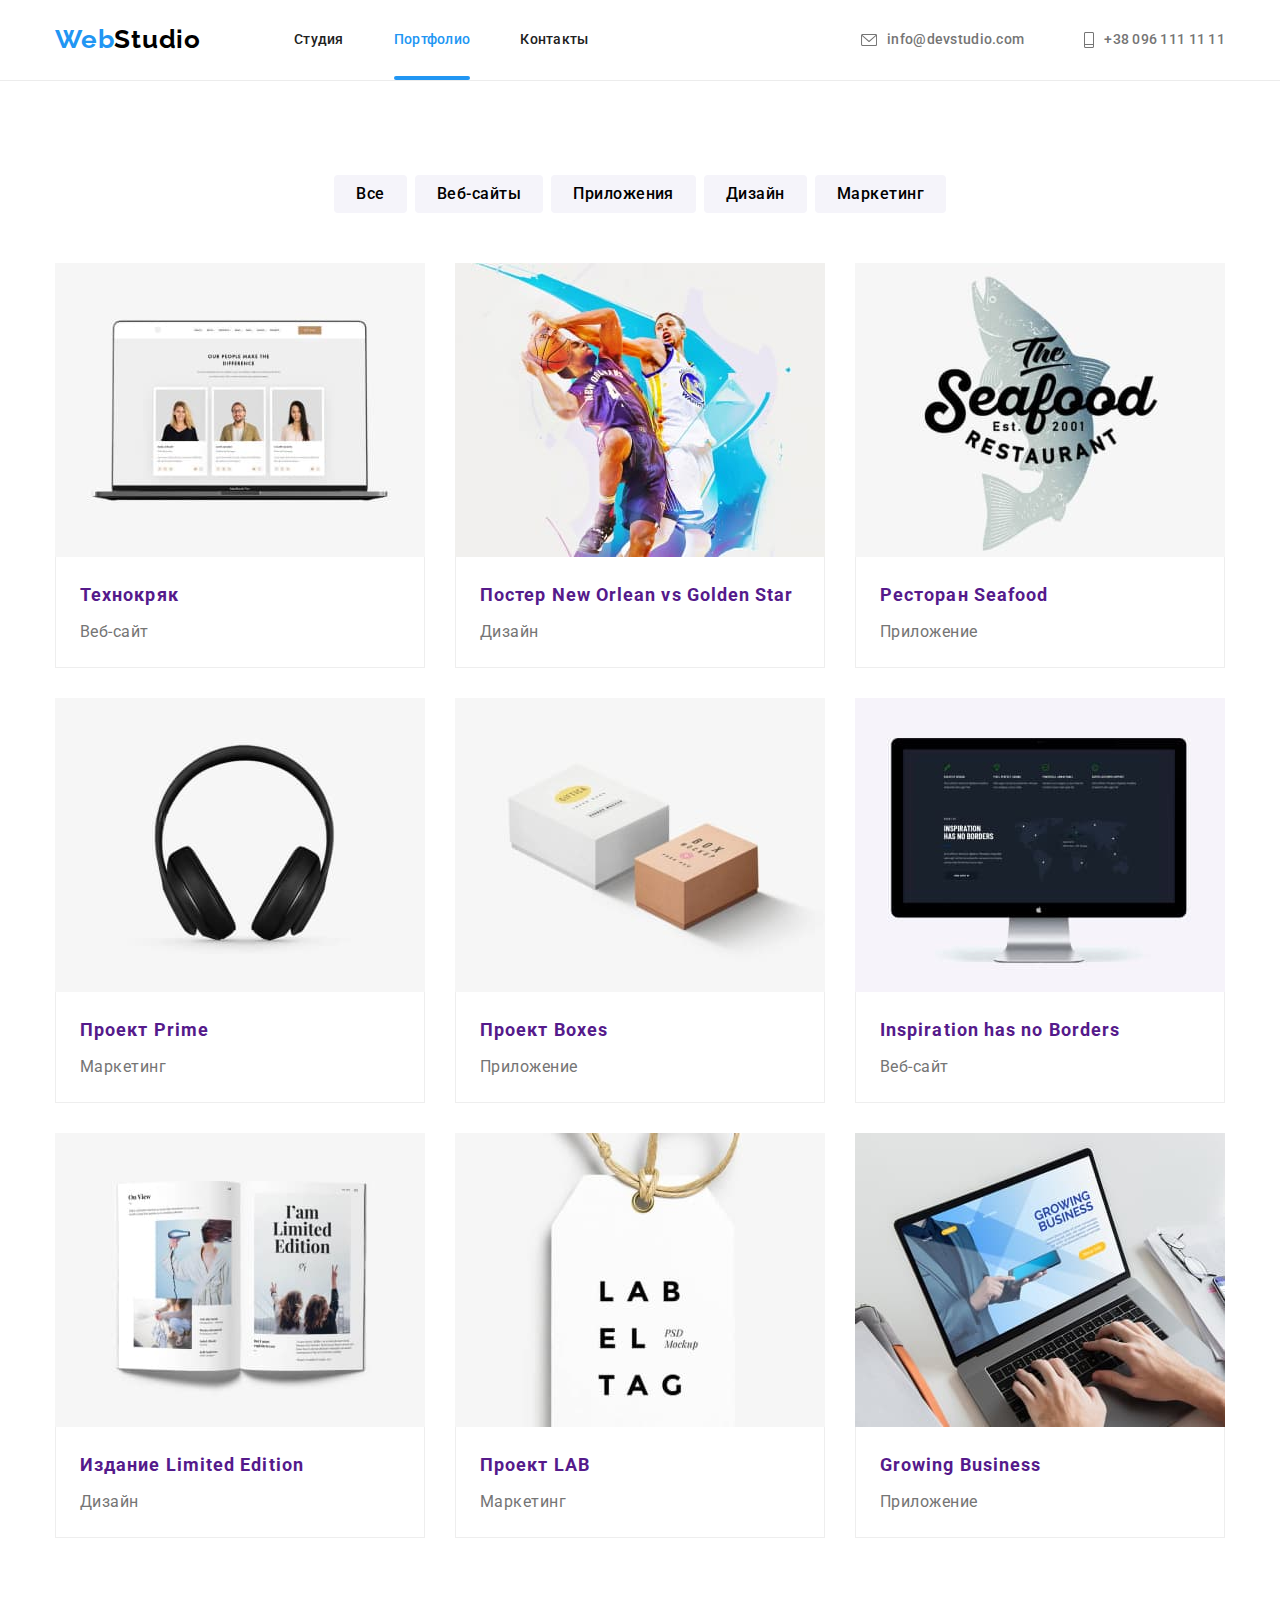
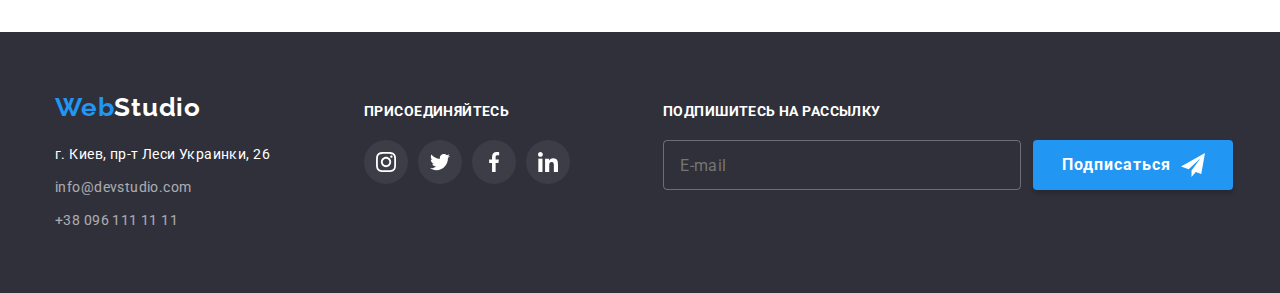
==== portfolio.html @ 4da1838c "Добавляет репозиторий для ДЗ №7" ====
<!DOCTYPE html>
<html lang="ru">
  <head>
    <meta charset="UTF-8" />
    <meta http-equiv="X-UA-Compatible" content="IE=edge" />
    <meta name="viewport" content="width=device-width, initial-scale=1.0" />
    <title>Портфолио</title>
    <link rel="preconnect" href="https://fonts.googleapis.com" />
    <link rel="preconnect" href="https://fonts.gstatic.com" crossorigin />
    <link
      href="https://fonts.googleapis.com/css2?family=Raleway:wght@700&family=Roboto:wght@400;500;700;900&display=swap"
      rel="stylesheet"
    />
    <link
      rel="stylesheet"
      href="https://cdnjs.cloudflare.com/ajax/libs/modern-normalize/1.1.0/modern-normalize.min.css"
    />
    <link rel="stylesheet" href="./css/styles.css" />
  </head>
  <body>
    <!--Шапка-->
    <header class="head-border">
      <div class="container">
        <div class="header">
          <!--Навигация на странице-->
          <nav class="navigation">
            <a class="logo" href="./index.html"><span>Web</span>Studio</a>

            <ul class="nav-list">
              <li><a class="nav-item" href="./index.html">Студия</a></li>
              <li>
                <a class="nav-item active" href="./portfolio.html">Портфолио</a>
              </li>
              <li><a class="nav-item" href="">Контакты</a></li>
            </ul>
          </nav>

          <!--Контакты-->
         <ul class="contacts">
            <li>
              <a class="link" href="mailto:info@devstudio.com"
                ><svg class="icon-contact" width="16" height="12">
                  <use href="./images/icons.svg#icon-envelope"></use></svg>info@devstudio.com</a>
            </li>
            <li>
              <a class="link" href="tel:380961111111"
                ><svg class="icon-contact" width="10" height="16">
                  <use href="./images/icons.svg#icon-Vector"></use></svg>+38 096 111 11 11</a>
            </li>
          </ul>
        </div>
      </div>
    </header>

    <!--Портфолио-->
    <main>
      <section class="portfolio-galery">
        <div class="container">
          <h1 class="portfolio visually-hidden">Наши работы</h1>
          <!--Заголовок, который должен быть в контексте, но будет скрыт в CSS-->
          <ul class="buttons">
            <li>
              <button class="portfolio-button" type="button">Все</button>
            </li>
            <li>
              <button class="portfolio-button" type="button">Веб-сайты</button>
            </li>
            <li>
              <button class="portfolio-button" type="button">Приложения</button>
            </li>
            <li>
              <button class="portfolio-button" type="button">Дизайн</button>
            </li>
            <li>
              <button class="portfolio-button" type="button">Маркетинг</button>
            </li>
          </ul>

          <ul class="card-flex">
            <li class="card-element">
              <a href="">
                <div class="card-overlay">
                  <img
                src="./images/portphoto1.jpg"
                alt="Ноутбук с открытым сайтом"
                width="370"
                height="294"
                  />
                  <div class="card-overlay-text">
                    <p class="card-overlay-description">Ресурс предлагает комплексные предложения с разным уровнем функционала и сервисов. Все это позволит посетителю получить исчерпывающие сведения о компании или частном лице.</p>
                  </div>

                </div>
              
                <div class="portfolio-description">
                  <h2 class="portfolio-title">Технокряк</h2>
                  <p class="portfolio-subtitle">Веб-сайт</p>
                </div>
              </a>
              
            </li>
            <li class="card-element">
              <a href="">
                <div class="card-overlay">
                  <img
                src="./images/portphoto2.jpg"
                alt="Два баскетболиста соревнуются за мяч"
                width="370"
                height="294"
                  />
                  <div class="card-overlay-text">
                    <p class="card-overlay-description">Ресурс предлагает комплексные предложения с разным уровнем функционала и сервисов. Все это позволит посетителю получить исчерпывающие сведения о компании или частном лице.</p>
                  </div>
                </div>
              
                <div class="portfolio-description">
                  <h2 class="portfolio-title">
                    Постер New Orlean vs Golden Star
                  </h2>
                  <p class="portfolio-subtitle">Дизайн</p>
                </div>
              </a>
            </li>
            <li class="card-element">
              <a href="">
                <div class="card-overlay">
                  <img
                src="./images/portphoto3.jpg"
                alt="Логотип рыбного ресторана"
                width="370"
                height="294"
                  />
                  <div class="card-overlay-text">
                    <p class="card-overlay-description">Ресурс предлагает комплексные предложения с разным уровнем функционала и сервисов. Все это позволит посетителю получить исчерпывающие сведения о компании или частном лице.</p>
                  </div>
                </div>
             
                <div class="portfolio-description">
                  <h2 class="portfolio-title">Ресторан Seafood</h2>
                  <p class="portfolio-subtitle">Приложение</p>
                </div>
              </a>
            </li>
            <li class="card-element">
              <a href="">
                <div class="card-overlay">
                  <img
                src="./images/portphoto4.jpg"
                alt="Наушники"
                width="370"
                height="294"
                  />
                  <div class="card-overlay-text">
                    <p class="card-overlay-description">Ресурс предлагает комплексные предложения с разным уровнем функционала и сервисов. Все это позволит посетителю получить исчерпывающие сведения о компании или частном лице.</p>
                  </div>
                </div>
              
                <div class="portfolio-description">
                  <h2 class="portfolio-title">Проект Prime</h2>
                  <p class="portfolio-subtitle">Маркетинг</p>
                </div>
              </a>
            </li>
            <li class="card-element">
              <a href="">
                <div class="card-overlay">
                  <img
                src="./images/portphoto5.jpg"
                alt="Две коробки"
                width="370"
                height="294"
                  />
                  <div class="card-overlay-text">
                    <p class="card-overlay-description">Ресурс предлагает комплексные предложения с разным уровнем функционала и сервисов. Все это позволит посетителю получить исчерпывающие сведения о компании или частном лице.</p>
                  </div>
                </div>
              
                <div class="portfolio-description">
                  <h2 class="portfolio-title">Проект Boxes</h2>
                  <p class="portfolio-subtitle">Приложение</p>
                </div>
              </a>
            </li>
            <li class="card-element">
              <a href="">
                <div class="card-overlay">
                  <img
                src="./images/portphoto6.jpg"
                alt="Аймак"
                width="370"
                height="294"
                  />
                  <div class="card-overlay-text">
                    <p class="card-overlay-description">Ресурс предлагает комплексные предложения с разным уровнем функционала и сервисов. Все это позволит посетителю получить исчерпывающие сведения о компании или частном лице.</p>
                  </div>
                </div>
              
                <div class="portfolio-description">
                  <h2 class="portfolio-title">Inspiration has no Borders</h2>
                  <p class="portfolio-subtitle">Веб-сайт</p>
                </div>
              </a>
            </li>
            <li class="card-element">
              <a href="">
                <div class="card-overlay">
                  <img
                src="./images/portphoto7.jpg"
                alt="Открытый журнал"
                width="370"
                height="294"
                  />
                  <div class="card-overlay-text">
                    <p class="card-overlay-description">Ресурс предлагает комплексные предложения с разным уровнем функционала и сервисов. Все это позволит посетителю получить исчерпывающие сведения о компании или частном лице.</p>
                  </div>
                </div>
              
                <div class="portfolio-description">
                  <h2 class="portfolio-title">Издание Limited Edition</h2>
                  <p class="portfolio-subtitle">Дизайн</p>
                </div>
              </a>
            </li>
            <li class="card-element">
              <a href="">
                <div class="card-overlay">
                  <img
                src="./images/portphoto8.jpg"
                alt="Вещевая бирка с названием"
                width="370"
                height="294"
                  />
                  <div class="card-overlay-text">
                    <p class="card-overlay-description">Ресурс предлагает комплексные предложения с разным уровнем функционала и сервисов. Все это позволит посетителю получить исчерпывающие сведения о компании или частном лице.</p>
                  </div>
                </div>
              
                <div class="portfolio-description">
                  <h2 class="portfolio-title">Проект LAB</h2>
                  <p class="portfolio-subtitle">Маркетинг</p>
                </div>
              </a>
            </li>
            <li class="card-element">
              <a href="">
                <div class="card-overlay">
                  <img
                src="./images/portphoto9.jpg"
                alt="Ноутбук на котором печатает человек"
                width="370"
                height="294"
                  />
                  <div class="card-overlay-text">
                    <p class="card-overlay-description">Ресурс предлагает комплексные предложения с разным уровнем функционала и сервисов. Все это позволит посетителю получить исчерпывающие сведения о компании или частном лице.</p>
                  </div>
                </div>
              
                <div class="portfolio-description">
                  <h2 class="portfolio-title">Growing Business</h2>
                  <p class="portfolio-subtitle">Приложение</p>
                </div>
              </a>
            </li>
          </ul>
        </div>
      </section>
    </main>

    <!--Подвал-->
    <footer class="footer">
      <div class="container footer-box">
        <div class="address">
          <a class="logo footer-logo" href="./index.html"
            ><span>Web</span>Studio</a
          >
          <address>
            <ul class="footer-list">
              <li>
                <a
                  class="footer-address"
                  href="https://goo.gl/maps/LVqfHqfzvZJYVTbu8"
                  target="_blank"
                  >г. Киев, пр-т Леси Украинки, 26</a
                >
              </li>
              <li>
                <a class="footer-contact mail" href="mailto:info@devstudio.com"
                  >info@devstudio.com</a
                >
              </li>
              <li>
                <a class="footer-contact tel" href="tel:380961111111"
                  >+38 096 111 11 11</a
                >
              </li>
            </ul>
          </address>
        </div>

        <div class="join">
          <h3 class="join-text">присоединяйтесь</h3>

          <ul class="soc-list soc-list-footer">
            <li class="soc-item soc-item-footer">
              <a class="soc-link soc-link-footer" href=""
                ><svg class="icon" width="20" height="20">
                  <use href="./images/icons.svg#icon-instagram2"></use>
                </svg>
              </a>
            </li>
            <li class="soc-item soc-item-footer">
              <a class="soc-link soc-link-footer" href=""
                ><svg class="icon" width="20" height="20">
                  <use href="./images/icons.svg#icon-twitter2"></use>
                </svg>
              </a>
            </li>
            <li class="soc-item soc-item-footer">
              <a class="soc-link soc-link-footer" href=""
                ><svg class="icon" width="20" height="20">
                  <use href="./images/icons.svg#icon-facebook2"></use>
                </svg>
              </a>
            </li>
            <li class="soc-item soc-item-footer">
              <a class="soc-link soc-link-footer" href=""
                ><svg class="icon" width="20" height="20">
                  <use href="./images/icons.svg#icon-linkedin2"></use>
                </svg>
              </a>
            </li>
          </ul>
        </div>

        <div>
          <h3 class="subscribe-text">Подпишитесь на рассылку</h3>
          <form class="subscribe-form" name="signup_form" autocomplete="off" novalidate>

              <input class="subscribe-input" type="email" name="email" placeholder="E-mail"/>

            <button class="subscribe-button" type="submit">Подписаться
              <svg class="subscribe-icon" width="24" height="24">
                  <use href="./images/icons.svg#icon-icon_send"></use>
                </svg>
            </button>
          </form>
        </div>
      </div>
    </footer>
  </body>
</html>
---- css/styles.css ----
:root {
  --text-color-main: #212121;
  --text-color-second: #757575;
  --text-color-white: #ffffff;
  --text-color-black: #000000;

  --color-blue: #2196f3;

  --bg-color-grey: #f5f4fa;
  --bg-color-white: #ffffff;
  --bg-color-dark: #2f303a;

  --icon-color: #afb1b8;

  --animation: 750ms linear
}

*,
*::before,
*::after {
  box-sizing: border-box;
}

body {
  color: var(--text-color-main);
  background-color: var(--bg-color-white);
  font-family: Roboto, sans-serif;
}

ul {
  list-style: none;
  margin: 0;
  padding: 0;
}

a {
  text-decoration: none;
}

h1,
h2,
h3,
h4,
h5,
h6,
p {
  margin: 0;
}

img {
  display: block;
}
.head-border {
  border-bottom: 1px solid #ececec;
}
.container {
  width: 1200px;
  padding: 0 15px;
  margin: 0 auto;
  /* outline: 1px solid tomato; */
}
.header {
  display: flex;
  align-items: center;
  justify-content: space-between;
}

.navigation {
  display: flex;
}

.logo {
  font-family: Raleway, sans-serif;
  font-size: 26px;
  font-weight: 700;
  letter-spacing: 0.03em;
  color: var(--text-color-black);
  line-height: 1.19;
  padding: 24px 0 25px;
  margin-right: 93px;
}

.logo span {
  color: var(--color-blue);
}

.nav-list {
  display: flex;
  justify-content: center;
  align-items: center;
}

.nav-item {
  font-size: 14px;
  font-weight: 500;
  color: var(--text-color-main);
  letter-spacing: 0.02em;
  line-height: 1.14;
  transition: color 250ms cubic-bezier(0.4, 0, 0.2, 1);

  padding: 32px 0;
  margin-right: 50px;
  display: block;
}

.nav-list li:last-child .nav-item {
  margin-right: 0;
}

.nav-item:hover,
.nav-item:focus,
.nav-item.active {
  color: var(--color-blue);
  outline: none;
}

.nav-item.active{
  position: relative;
} 

.nav-item.active::after{
  content: "";
  position: absolute;
  display: block;

  left: 0;
  bottom: 0;
  
  width: 100%;
  height: 4px;
  border-radius: 2px;
  background-color: var(--color-blue);
} 

.contacts {
  display: flex;
  align-items: center;
}
/* .contacts li + li {
  margin-left: 50px; 
 } */

.contacts li:first-child {
  margin-right: 50px;
}

.link {
  font-size: 14px;
  font-weight: 500;
  color: var(--text-color-second);
  letter-spacing: 0.02em;
  line-height: 1.14;
  display: flex;
  align-items: center;
  transition: color 250ms cubic-bezier(0.4, 0, 0.2, 1);
}

.link:hover,
.link:focus {
  color: var(--color-blue);
  outline: none;
}
.icon-contact {
  margin: 10px;
  fill: #757575;
  transition: fill 250ms cubic-bezier(0.4, 0, 0.2, 1);
}

.link:hover .icon-contact,
.link:focus .icon-contact{
  fill: var(--color-blue);
}

/* Герой */

.hero {
  background: var(--bg-color-dark);
  text-align: center;
  padding: 200px 0;
  background-image: linear-gradient(to right, #2f303a40, #2f303a40),
    url("./../images/bg_hero.jpg");
  max-width: 1600px;
  margin-left: auto;
  margin-right: auto;
  background-position: center;
  background-repeat: no-repeat;
  background-size: cover;
}

.hero-title {
  font-size: 44px;
  font-weight: 900;
  text-transform: uppercase;
  width: 696px;
  margin: 0 auto;

  color: var(--text-color-white);
  letter-spacing: 0.06em;
  line-height: 1.36;

  /* padding-top: 200px; */
  margin-bottom: 30px;
}

.hero-button {
  display: inline-block;
  border-radius: 4px;
  padding: 10px 32px;
  min-width: 200px;

  font-size: 16px;
  font-family: inherit;
  font-weight: 700;
  text-align: center;
  cursor: pointer;
  color: var(--text-color-white);
  background: var(--color-blue);
  border: none;
  height: 50px;
  letter-spacing: 0.06em;
  line-height: 1.88;
  transition: background-color 250ms cubic-bezier(0.4, 0, 0.2, 1);
}

.hero-button:hover,
.hero-button:focus {
  background-color: #188CE8;
}

/* МОДАЛЬНОЕ ОКНО */

.backdrop {
  position: fixed;
  z-index: 1;
  top: 0;
  left: 0;
  width: 100%;
  height: 100%;
  background-color: rgba(0, 0, 0, 0.1);
  opacity: 1;
  visibility: visible;
  transition: opacity 750ms cubic-bezier(0.4, 0, 0.2, 1), visibility 750ms cubic-bezier(0.4, 0, 0.2, 1);
}

.backdrop.is-hidden {
  opacity: 0;
  pointer-events: none;
  visibility: hidden;
}

.modal {
  position: absolute;
  top: 50%;
  left: 50%;
  transform: translate(-50%, -50%);

  min-height: 581px;
  min-width: 528px;
  
  padding: 40px;
  background-color: var(--bg-color-white);
  border-radius: 4px;
  box-shadow: 0px 1px 3px rgba(0, 0, 0, 0.12), 0px 1px 1px rgba(0, 0, 0, 0.14), 0px 2px 1px rgba(0, 0, 0, 0.2);
}

.close-button {
  width: 30px;
  height: 30px;
  border: none;
  background-color: transparent;
  padding: 0;
  position: absolute;
  right: 14px;
  top: 14px;
  cursor: pointer;
}

.close-button svg {
  fill: rgba(0, 0, 0, 0.1);
}
/* 
.close-button svg:hover,
.close-button svg:focus {
  fill: var(--color-blue);
} */

.form {
/* outline: 1px solid tomato; */
width: 448px;
margin-left: auto;
margin-right: auto;
}

.form-title {
width: 100%;
font-weight: 700;
font-size: 20px;
line-height: 1.15;
text-align: center;
letter-spacing: 0.03em;

color: var(--text-color-main);
margin-bottom: 12px;
}

.form-group {
  /* outline: 1px solid turquoise; */
  margin-bottom: 10px;
  display: flex;
  flex-direction: column;
}
.form .form-group:nth-child(4){
  margin-bottom: 20px;
}

.form-lable {
  font-size: 12px;
  line-height: 1.17;
  letter-spacing: 0.01em;
  color: var(--text-color-second);
  margin-bottom: 4px;
  text-align: start;
}

.form-input-wrapper {
 position: relative;
}

.form-input {
  width: 100%;
  height: 40px;
  padding-top: 11px;
  padding-bottom: 11px;
  padding-left: 42px;
  font-size: 12px;
  line-height: 1.17;
  letter-spacing: 0.01em;
  border: 1px solid rgba(33, 33, 33, 0.2);
  border-radius: 4px;
  cursor: pointer;
  transition: border 250ms cubic-bezier(0.4, 0, 0.2, 1);
}

.form-input:hover,
.form-input:focus {
  outline: none;
  border: 1px solid var(--color-blue);
}

.form-input-icon {
  position: absolute;
  left: 12px;
  bottom: 10px;
  transition: fill 250ms cubic-bezier(0.4, 0, 0.2, 1);
}

.form-input:hover + .form-input-icon,
.form-input:focus + .form-input-icon {
  fill: var(--color-blue);
}

.form-input.textarea {
  padding: 12px 16px;
  resize: none;
  height: 120px;
}

.form-input.textarea::placeholder {
  font-family: Roboto, sans-serif;
  color: rgba(117, 117, 117, 0.5);
  font-size: 12px;
  line-height: 1.17;
  letter-spacing: 0.01em;
}

.form-agreement{
  position: relative;
  display: flex;
  align-items: center;
  padding-left: 35px;
  margin-bottom: 30px;
  /* outline: 1px solid tomato; */
}
.form-input-icon-check-none {
  position: absolute;
  top: 4px;
  left: 9px;
}

.form-input-icon-check{
  position: absolute;
  top: 4px;
  left: 9px;
  visibility: hidden;
}

.form-agreement-input{
  margin-right: 8px;
  position: absolute;
  width: 1px;
  height: 1px;
  margin: -1px;
  border: 0;
  padding: 0;
  white-space: nowrap;
  clip-path: inset(100%);
  clip: rect(0 0 0 0);
  overflow: hidden;
}

.form-agreement-input:checked + .form-input-icon-check {
  fill: var(--color-blue);
  visibility: visible;
}
.form-agreement-input:checked + .form-input-icon-check + .form-input-icon-check-none{
  fill: var(--color-blue);
  visibility: hidden;
}

.form-agreement-text {
  font-size: 14px;
  line-height: 1.71;
  letter-spacing: 0.03em;
  color: var(--text-color-second);
}

.agreement-link {
  color: var(--color-blue);
  text-decoration: underline;
}

.form-button {
  display: inline-block;
  border-radius: 4px;
  padding: 10px 55px 10px 56px;
  min-width: 200px;
  height: 50px;

  font-size: 16px;
  font-family: inherit;
  font-weight: 700;
  text-align: center;
  cursor: pointer;
  color: var(--text-color-white);
  background: var(--color-blue);
  border: none;
  letter-spacing: 0.06em;
  line-height: 1.88;
  box-shadow: 0px 4px 4px rgba(0, 0, 0, 0.15);
  transition: background-color 250ms cubic-bezier(0.4, 0, 0.2, 1);
}
.form-button:hover,
.form-button:focus {
  background-color: #188CE8;
}

/* Преимущества */

.advantage {
  padding-top: 94px;
  padding-bottom: 94px;
}

.visually-hidden {
  position: absolute;
  width: 1px;
  height: 1px;
  margin: -1px;
  border: 0;
  padding: 0;
  white-space: nowrap;
  clip-path: inset(100%);
  clip: rect(0 0 0 0);
  overflow: hidden;
}

.advantage-list {
  display: flex;
}

.advantage-list li {
  width: 270px;
  margin-right: 30px;
}

.advantage-list li:last-child {
  margin-right: 0;
}

.advantage-icon-wrapper {
  width: 100%;
  height: 120px;
  display: flex;
  justify-content: center;
  align-items: center;
  margin-bottom: 30px;
  background-color: var(--bg-color-grey);
}

.advantage-points {
  font-size: 14px;
  font-weight: 700;
  text-transform: uppercase;
  letter-spacing: 0.03em;
  line-height: 1.14;

  margin-bottom: 10px;
}

.advantage-items {
  color: var(--text-color-second);
  font-size: 14px;
  letter-spacing: 0.03em;
  line-height: 1.71;
}

/* Чем мы занимаемся */

.business {
  padding-bottom: 94px;
}

.business-title {
  font-size: 36px;
  font-weight: 700;
  text-align: center;
  letter-spacing: 0.03em;
  line-height: 1.17;

  margin-bottom: 50px;
}

.busines-list {
  display: flex;
}

.busines-item {
  position: relative;
  width: 370px;
  height: 294px;
  margin-right: 30px;
}

.busines-item:last-child {
  margin-right: 0;
}

.image-title {
  position: absolute;
  bottom: 0;
  
  font-weight: 700;
  font-size: 14px;
  line-height: 1.14;
  padding-top: 27px;
  text-align: center;

  letter-spacing: 0.03em;
  text-transform: uppercase;
  color: var(--bg-color-grey);
  background: rgba(47, 48, 58, 0.8);
  width: 100%;
  height: 70px;

}

/* Команда */

.team {
  background-color: var(--bg-color-grey);
  padding: 94px 0;
}

.team-title {
  font-size: 36px;
  font-weight: 700;
  text-align: center;
  letter-spacing: 0.03em;
  line-height: 1.17;
  margin-bottom: 50px;
}

.team-list {
  display: flex;
}

.team-list > li {
  margin-right: 30px;
}

.team-list > li:last-child {
  margin-right: 0;
}

.team-card {
  box-shadow: 0px 1px 3px rgba(0, 0, 0, 0.12), 0px 1px 1px rgba(0, 0, 0, 0.14),
    0px 2px 1px rgba(0, 0, 0, 0.2);
}

.team-description {
  background-color: var(--bg-color-white);
  padding: 30px 0;
  border-radius: 0px 0px 4px 4px;
  text-align: center;
}

.team-member {
  font-size: 16px;
  font-weight: 500;
  letter-spacing: 0.03em;
  line-height: 1.19;
  margin-bottom: 10px;
}

.team-duty {
  font-size: 16px;
  letter-spacing: 0.03em;
  line-height: 1.19;
  color: var(--text-color-second);
  margin-bottom: 16px;
}

.soc-list {
  display: flex;
  align-items: center;
  justify-content: center;
}

.soc-item {
  margin-right: 10px;
}

.soc-item:last-child {
  margin-right: 0;
}

.soc-link:focus,
.soc-link:hover {
  background-color: var(--color-blue);
}

.soc-link:focus .icon,
.soc-link:hover .icon {
  fill: var(--text-color-white);
}

.soc-link {
  width: 44px;
  height: 44px;
  display: flex;
  align-items: center;
  justify-content: center;
  border-radius: 50%;
  transition: background-color 250ms cubic-bezier(0.4, 0, 0.2, 1);
}

.icon {
  fill: var(--icon-color);
  transition: fill 250ms cubic-bezier(0.4, 0, 0.2, 1);
}

/* Клиенты */

.clients {
  padding: 94px 0;
}

.client-title {
  font-size: 36px;
  font-weight: 700;
  text-align: center;
  letter-spacing: 0.03em;
  line-height: 1.17;

  margin-bottom: 50px;
}

.client-list{
  display: flex;
  justify-content: space-between;
}

.client-link {
  display: flex;
  justify-content: center;
  align-items: center;
  width: 170px;
  height: 92px;
  border-radius: 4px;
  border: 1px solid var(--icon-color);
  transition: border-color 250ms cubic-bezier(0.4, 0, 0.2, 1);
}

.client-link:hover, 
.client-link:focus {
  border-color: var(--color-blue);
}
.client-link:hover .client-icon, 
.client-link:focus .client-icon{
  fill: var(--color-blue);
}

.client-icon {
  fill: var(--icon-color);
  transition: fill 250ms cubic-bezier(0.4, 0, 0.2, 1);
}

/* Футер */

.footer {
  background: var(--bg-color-dark);
  padding-top: 60px;
  padding-bottom: 60px;
}

.footer-logo {
  color: var(--text-color-white);
  display: inline-block;
  margin-bottom: 20px;
  padding: 0;
}

.footer-list li:not(:last-child) {
  margin-bottom: 9px;
}

.footer-address {
  color: var(--text-color-white);
  font-style: normal;
  font-size: 14px;
  letter-spacing: 0.03em;
  line-height: 1.71;
  display: inline-block;
  transition: color 250ms cubic-bezier(0.4, 0, 0.2, 1);
}

.footer-address:hover,
.footer-address:focus {
  color: var(--color-blue);
  outline: none;
}

.footer-contact {
  color: var(--text-color-white);
  font-style: normal;
  font-size: 14px;
  opacity: 0.6;
  letter-spacing: 0.03em;
  line-height: 1.71;
  transition: color 250ms cubic-bezier(0.4, 0, 0.2, 1);
}
.mail {
  display: inline-block;
}

.tel {
  display: inline-block;
}

.footer-contact:hover,
.footer-contact:focus {
  color: var(--color-blue);
  outline: none;
}

.join {
  margin-right: 93px;
}

.join-text {
  font-weight: 700;
  font-size: 14px;
  line-height: 1.14;
  letter-spacing: 0.03em;
  text-transform: uppercase;
  color: var(--text-color-white);

  margin-bottom: 20px;
  padding-top: 12px;
}

.soc-link-footer {
  background-color: #ffffff10;
}

.soc-link-footer .icon {
  fill: var(--text-color-white);
}

.footer-box {
  display: flex;
}

.address {
  margin-right: 70px;
}

.subscribe-text {
  font-weight: 700;
  font-size: 14px;
  line-height: 1.14;
  letter-spacing: 0.03em;
  text-transform: uppercase;
  color: var(--text-color-white);

  margin-bottom: 20px;
  padding-top: 12px;
}

.subscribe-form {
  display: flex;
}

.subscribe-input {
  display: inline-block;
  outline: none;
  width: 358px;
  height: 50px;
  border: 1px solid rgba(255, 255, 255, 0.3);
  border-radius: 4px;
  color: rgba(255, 255, 255, 0.6);
 
  letter-spacing: 0.03em;
  font-size: 16px;
  line-height: 1.25;
  background-color: transparent;
  padding-top: 15px;
  padding-bottom: 15px;
  padding-left: 16px;
  margin-right: 12px;
}

.subscribe-button {
  display: flex;
  align-items: center;
  justify-content: center;
  border-radius: 4px;
  padding: 10px 28px 10px 29px;
  min-width: 200px;
  height: 50px;
  font-size: 16px;
  font-family: inherit;
  font-weight: 700;
  text-align: center;
  cursor: pointer;
  color: var(--text-color-white);
  background: var(--color-blue);
  border: none;
  letter-spacing: 0.06em;
  line-height: 1.88;
  box-shadow: 0px 4px 4px rgba(0, 0, 0, 0.15);
  transition: background-color 250ms cubic-bezier(0.4, 0, 0.2, 1);
}

.subscribe-button:hover,
.subscribe-button:focus {
  background-color: #188CE8;
}
.subscribe-icon{
  margin-left: 10px;
}
    

/* Портфолио кнопки */

.portfolio-galery {
  padding-top: 94px;
  padding-bottom: 94px;
}

.buttons {
  display: flex;
  margin-bottom: 50px;
  justify-content: center;
}

.buttons li {
  margin-right: 8px;
}
.buttons li:last-child {
  margin-right: 0;
}

.portfolio-button {
  display: inline-block;
  border-radius: 4px;
  padding: 6px 22px;
  min-width: 73px;

  font-size: 16px;
  font-family: inherit;
  font-weight: 500;
  text-align: center;
  cursor: pointer;
  background: var(--bg-color-grey);
  border: none;
  letter-spacing: 0.03em;
  line-height: 1.62;
  transition: background-color 250ms cubic-bezier(0.4, 0, 0.2, 1),
  color 250ms cubic-bezier(0.4, 0, 0.2, 1), box-shadow 250ms cubic-bezier(0.4, 0, 0.2, 1);
}

.portfolio-button:hover,
.portfolio-button:focus {
  background: var(--color-blue);
  color: var(--bg-color-white);
  box-shadow: 0px 3px 1px rgba(0, 0, 0, 0.1), 0px 1px 2px rgba(0, 0, 0, 0.08), 0px 2px 2px rgba(0, 0, 0, 0.12);
  outline: none;
}

/* Портфолио карточки */

.card-flex {
  display: flex;
  flex-wrap: wrap;
}

.card-element {
  width: 370px;
  margin-right: 30px;
  margin-bottom: 30px;
  transition: box-shadow 250ms cubic-bezier(0.4, 0, 0.2, 1);
}

.card-element:hover,
.card-element:focus {
box-shadow: 0px 1px 1px rgba(0, 0, 0, 0.12), 0px 4px 4px rgba(0, 0, 0, 0.06), 1px 4px 6px rgba(0, 0, 0, 0.16);}

.card-element:nth-child(3n) {
  margin-right: 0;
}
.card-element:nth-last-child(-n + 3) {
  margin-bottom: 0;
}

.card-overlay {
position: relative;
overflow: hidden;
}

.card-overlay-text {
  position: absolute;
  top: 0;

  width: 100%;
  height: 100%;
  padding: 63px 24px;
  transition: transform 250ms cubic-bezier(0.4, 0, 0.2, 1);
  transform: translateY(100%);

  background-color: rgba(33, 150, 243, 0.9);
}


.card-element:hover .card-overlay-text,
.card-element:focus .card-overlay-text {
  transform: translateY(0);
}   

.card-overlay-description {
  font-size: 18px;
  line-height: 1.55;
  letter-spacing: 0.03em;
  color: #FFFFFF;
}

.portfolio-description {
  padding: 20px 24px;
  background-color: var(--bg-color-white);
  border: 1px solid #eeeeee;
  border-top: none;
}

.portfolio-title {
  font-size: 18px;
  font-weight: 700;
  letter-spacing: 0.06em;
  line-height: 2;
  margin-bottom: 4px;
}

.portfolio-subtitle {
  font-size: 16px;
  letter-spacing: 0.03em;
  line-height: 1.88;
  color: var(--text-color-second);
}
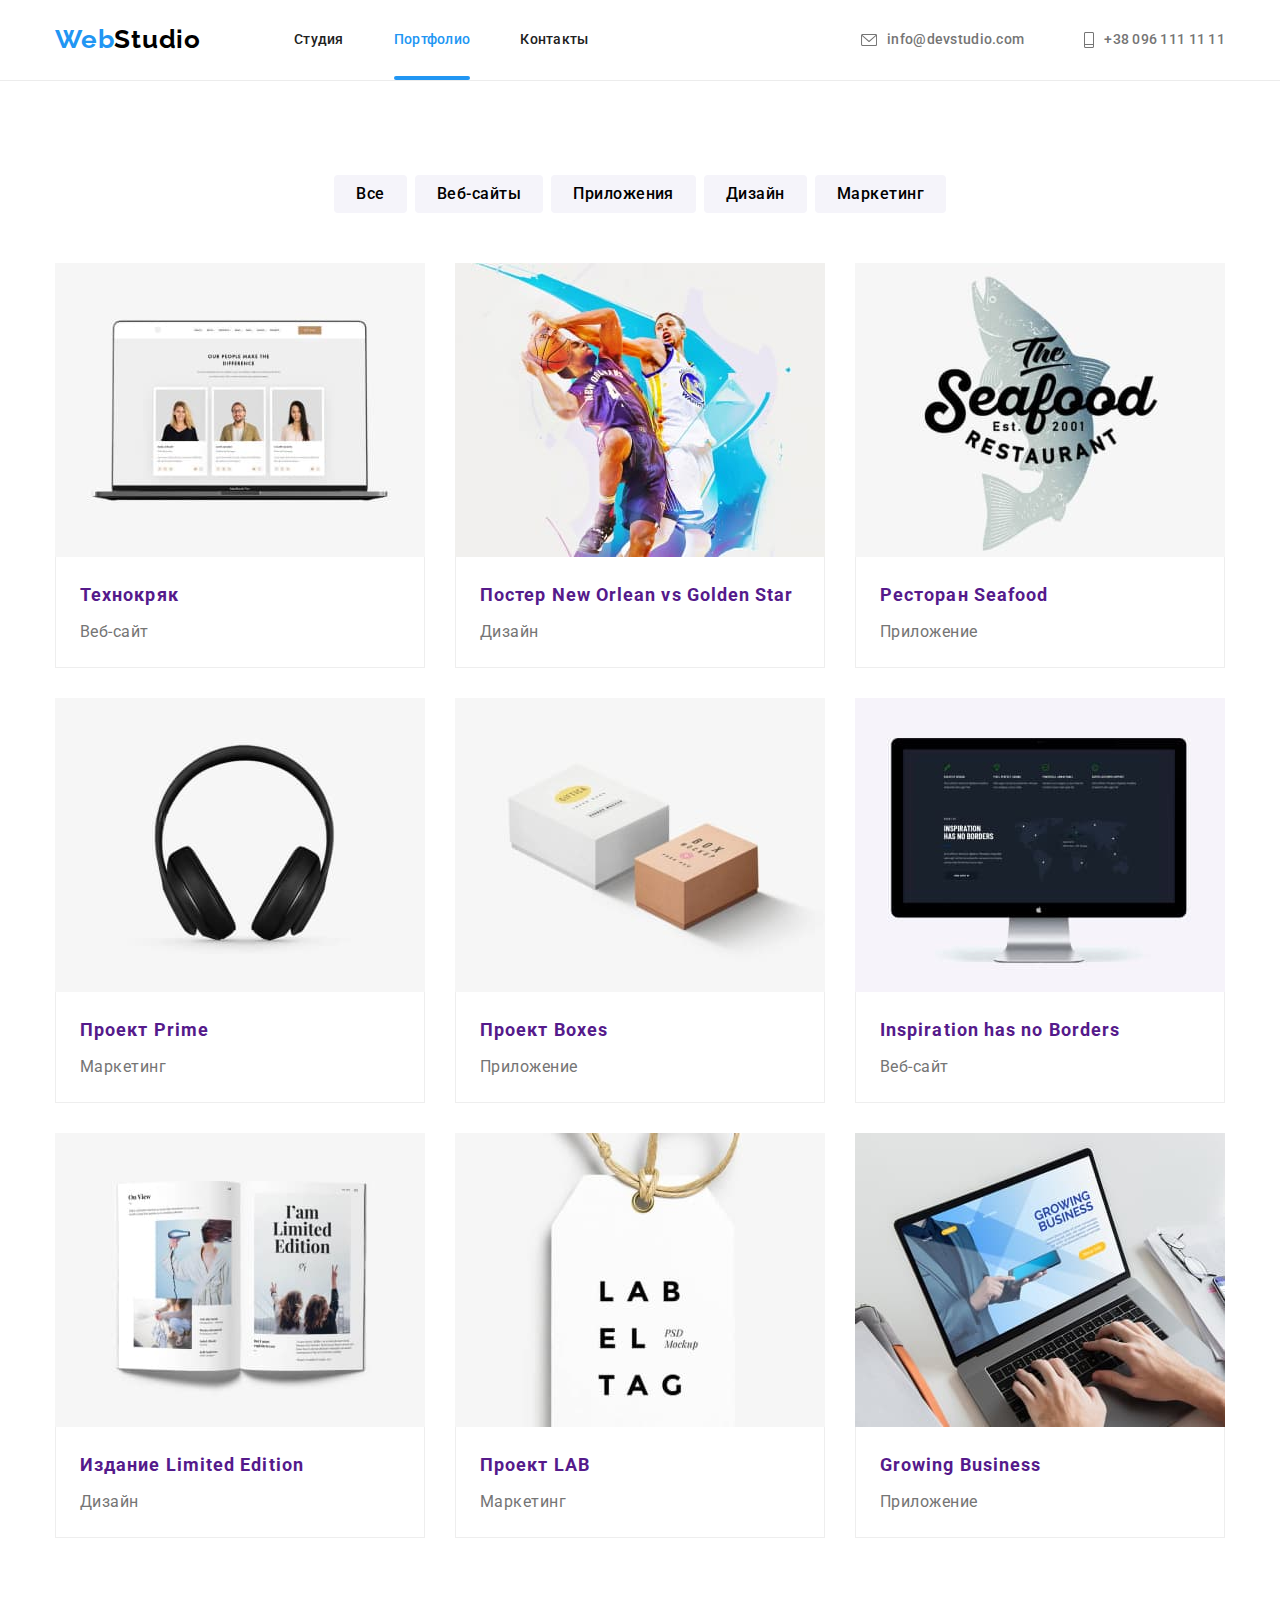
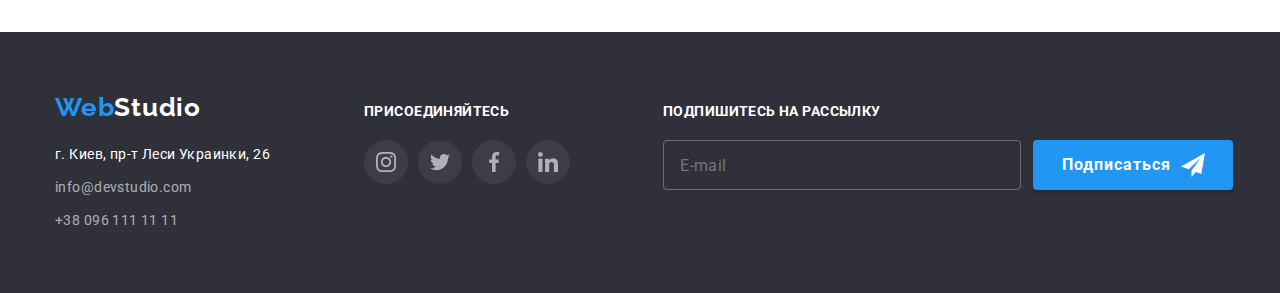
==== commit 50932899: "Добавляет разметку по BEM методологии" ====
--- a/portfolio.html
+++ b/portfolio.html
@@ -24,27 +24,27 @@
         <div class="header">
           <!--Навигация на странице-->
           <nav class="navigation">
-            <a class="logo" href="./index.html"><span>Web</span>Studio</a>
-
-            <ul class="nav-list">
-              <li><a class="nav-item" href="./index.html">Студия</a></li>
+            <a class="navigation__logo" href="./index.html"><span>Web</span>Studio</a>
+
+            <ul class="navigation__list">
+              <li><a class="navigation__item" href="./index.html">Студия</a></li>
               <li>
-                <a class="nav-item active" href="./portfolio.html">Портфолио</a>
+                <a class="navigation__item navigation__item--active" href="./portfolio.html">Портфолио</a>
               </li>
-              <li><a class="nav-item" href="">Контакты</a></li>
+              <li><a class="navigation__item" href="">Контакты</a></li>
             </ul>
           </nav>
 
           <!--Контакты-->
          <ul class="contacts">
             <li>
-              <a class="link" href="mailto:info@devstudio.com"
-                ><svg class="icon-contact" width="16" height="12">
+              <a class="contacts__link" href="mailto:info@devstudio.com"
+                ><svg class="contacts__icon" width="16" height="12">
                   <use href="./images/icons.svg#icon-envelope"></use></svg>info@devstudio.com</a>
             </li>
             <li>
-              <a class="link" href="tel:380961111111"
-                ><svg class="icon-contact" width="10" height="16">
+              <a class="contacts__link" href="tel:380961111111"
+                ><svg class="contacts__icon" width="10" height="16">
                   <use href="./images/icons.svg#icon-Vector"></use></svg>+38 096 111 11 11</a>
             </li>
           </ul>
@@ -54,210 +54,210 @@
 
     <!--Портфолио-->
     <main>
-      <section class="portfolio-galery">
+      <section class="portfolio">
         <div class="container">
-          <h1 class="portfolio visually-hidden">Наши работы</h1>
+          <h1 class="portfolio-t visually-hidden">Наши работы</h1>
           <!--Заголовок, который должен быть в контексте, но будет скрыт в CSS-->
-          <ul class="buttons">
-            <li>
-              <button class="portfolio-button" type="button">Все</button>
-            </li>
-            <li>
-              <button class="portfolio-button" type="button">Веб-сайты</button>
-            </li>
-            <li>
-              <button class="portfolio-button" type="button">Приложения</button>
-            </li>
-            <li>
-              <button class="portfolio-button" type="button">Дизайн</button>
-            </li>
-            <li>
-              <button class="portfolio-button" type="button">Маркетинг</button>
+          <ul class="portfolio__list">
+            <li class="portfolio__item">
+              <button class="portfolio__button" type="button">Все</button>
+            </li>
+            <li class="portfolio__item">
+              <button class="portfolio__button" type="button">Веб-сайты</button>
+            </li>
+            <li class="portfolio__item">
+              <button class="portfolio__button" type="button">Приложения</button>
+            </li>
+            <li class="portfolio__item">
+              <button class="portfolio__button" type="button">Дизайн</button>
+            </li>
+            <li class="portfolio__item">
+              <button class="portfolio__button" type="button">Маркетинг</button>
             </li>
           </ul>
 
-          <ul class="card-flex">
-            <li class="card-element">
-              <a href="">
-                <div class="card-overlay">
+          <ul class="card__flex">
+            <li class="card__element">
+              <a href="">
+                <div class="overlay">
                   <img
                 src="./images/portphoto1.jpg"
                 alt="Ноутбук с открытым сайтом"
                 width="370"
                 height="294"
                   />
-                  <div class="card-overlay-text">
-                    <p class="card-overlay-description">Ресурс предлагает комплексные предложения с разным уровнем функционала и сервисов. Все это позволит посетителю получить исчерпывающие сведения о компании или частном лице.</p>
-                  </div>
-
-                </div>
-              
-                <div class="portfolio-description">
-                  <h2 class="portfolio-title">Технокряк</h2>
-                  <p class="portfolio-subtitle">Веб-сайт</p>
-                </div>
-              </a>
-              
-            </li>
-            <li class="card-element">
-              <a href="">
-                <div class="card-overlay">
+                  <div class="overlay__text">
+                    <p class="overlay__description">Ресурс предлагает комплексные предложения с разным уровнем функционала и сервисов. Все это позволит посетителю получить исчерпывающие сведения о компании или частном лице.</p>
+                  </div>
+
+                </div>
+              
+                <div class="card__description">
+                  <h2 class="card__title">Технокряк</h2>
+                  <p class="card__subtitle">Веб-сайт</p>
+                </div>
+              </a>
+              
+            </li>
+            <li class="card__element">
+              <a href="">
+                <div class="overlay">
                   <img
                 src="./images/portphoto2.jpg"
                 alt="Два баскетболиста соревнуются за мяч"
                 width="370"
                 height="294"
                   />
-                  <div class="card-overlay-text">
-                    <p class="card-overlay-description">Ресурс предлагает комплексные предложения с разным уровнем функционала и сервисов. Все это позволит посетителю получить исчерпывающие сведения о компании или частном лице.</p>
-                  </div>
-                </div>
-              
-                <div class="portfolio-description">
-                  <h2 class="portfolio-title">
+                  <div class="overlay__text">
+                    <p class="overlay__description">Ресурс предлагает комплексные предложения с разным уровнем функционала и сервисов. Все это позволит посетителю получить исчерпывающие сведения о компании или частном лице.</p>
+                  </div>
+                </div>
+              
+                <div class="card__description">
+                  <h2 class="card__title">
                     Постер New Orlean vs Golden Star
                   </h2>
-                  <p class="portfolio-subtitle">Дизайн</p>
-                </div>
-              </a>
-            </li>
-            <li class="card-element">
-              <a href="">
-                <div class="card-overlay">
+                  <p class="card__subtitle">Дизайн</p>
+                </div>
+              </a>
+            </li>
+            <li class="card__element">
+              <a href="">
+                <div class="overlay">
                   <img
                 src="./images/portphoto3.jpg"
                 alt="Логотип рыбного ресторана"
                 width="370"
                 height="294"
                   />
-                  <div class="card-overlay-text">
-                    <p class="card-overlay-description">Ресурс предлагает комплексные предложения с разным уровнем функционала и сервисов. Все это позволит посетителю получить исчерпывающие сведения о компании или частном лице.</p>
+                  <div class="overlay__text">
+                    <p class="overlay__description">Ресурс предлагает комплексные предложения с разным уровнем функционала и сервисов. Все это позволит посетителю получить исчерпывающие сведения о компании или частном лице.</p>
                   </div>
                 </div>
              
-                <div class="portfolio-description">
-                  <h2 class="portfolio-title">Ресторан Seafood</h2>
-                  <p class="portfolio-subtitle">Приложение</p>
-                </div>
-              </a>
-            </li>
-            <li class="card-element">
-              <a href="">
-                <div class="card-overlay">
+                <div class="card__description">
+                  <h2 class="card__title">Ресторан Seafood</h2>
+                  <p class="card__subtitle">Приложение</p>
+                </div>
+              </a>
+            </li>
+            <li class="card__element">
+              <a href="">
+                <div class="overlay">
                   <img
                 src="./images/portphoto4.jpg"
                 alt="Наушники"
                 width="370"
                 height="294"
                   />
-                  <div class="card-overlay-text">
-                    <p class="card-overlay-description">Ресурс предлагает комплексные предложения с разным уровнем функционала и сервисов. Все это позволит посетителю получить исчерпывающие сведения о компании или частном лице.</p>
-                  </div>
-                </div>
-              
-                <div class="portfolio-description">
-                  <h2 class="portfolio-title">Проект Prime</h2>
-                  <p class="portfolio-subtitle">Маркетинг</p>
-                </div>
-              </a>
-            </li>
-            <li class="card-element">
-              <a href="">
-                <div class="card-overlay">
+                  <div class="overlay__text">
+                    <p class="overlay__description">Ресурс предлагает комплексные предложения с разным уровнем функционала и сервисов. Все это позволит посетителю получить исчерпывающие сведения о компании или частном лице.</p>
+                  </div>
+                </div>
+              
+                <div class="card__description">
+                  <h2 class="card__title">Проект Prime</h2>
+                  <p class="card__subtitle">Маркетинг</p>
+                </div>
+              </a>
+            </li>
+            <li class="card__element">
+              <a href="">
+                <div class="overlay">
                   <img
                 src="./images/portphoto5.jpg"
                 alt="Две коробки"
                 width="370"
                 height="294"
                   />
-                  <div class="card-overlay-text">
-                    <p class="card-overlay-description">Ресурс предлагает комплексные предложения с разным уровнем функционала и сервисов. Все это позволит посетителю получить исчерпывающие сведения о компании или частном лице.</p>
-                  </div>
-                </div>
-              
-                <div class="portfolio-description">
-                  <h2 class="portfolio-title">Проект Boxes</h2>
-                  <p class="portfolio-subtitle">Приложение</p>
-                </div>
-              </a>
-            </li>
-            <li class="card-element">
-              <a href="">
-                <div class="card-overlay">
+                  <div class="overlay__text">
+                    <p class="overlay__description">Ресурс предлагает комплексные предложения с разным уровнем функционала и сервисов. Все это позволит посетителю получить исчерпывающие сведения о компании или частном лице.</p>
+                  </div>
+                </div>
+              
+                <div class="card__description">
+                  <h2 class="card__title">Проект Boxes</h2>
+                  <p class="card__subtitle">Приложение</p>
+                </div>
+              </a>
+            </li>
+            <li class="card__element">
+              <a href="">
+                <div class="overlay">
                   <img
                 src="./images/portphoto6.jpg"
                 alt="Аймак"
                 width="370"
                 height="294"
                   />
-                  <div class="card-overlay-text">
-                    <p class="card-overlay-description">Ресурс предлагает комплексные предложения с разным уровнем функционала и сервисов. Все это позволит посетителю получить исчерпывающие сведения о компании или частном лице.</p>
-                  </div>
-                </div>
-              
-                <div class="portfolio-description">
-                  <h2 class="portfolio-title">Inspiration has no Borders</h2>
-                  <p class="portfolio-subtitle">Веб-сайт</p>
-                </div>
-              </a>
-            </li>
-            <li class="card-element">
-              <a href="">
-                <div class="card-overlay">
+                  <div class="overlay__text">
+                    <p class="overlay__description">Ресурс предлагает комплексные предложения с разным уровнем функционала и сервисов. Все это позволит посетителю получить исчерпывающие сведения о компании или частном лице.</p>
+                  </div>
+                </div>
+              
+                <div class="card__description">
+                  <h2 class="card__title">Inspiration has no Borders</h2>
+                  <p class="card__subtitle">Веб-сайт</p>
+                </div>
+              </a>
+            </li>
+            <li class="card__element">
+              <a href="">
+                <div class="overlay">
                   <img
                 src="./images/portphoto7.jpg"
                 alt="Открытый журнал"
                 width="370"
                 height="294"
                   />
-                  <div class="card-overlay-text">
-                    <p class="card-overlay-description">Ресурс предлагает комплексные предложения с разным уровнем функционала и сервисов. Все это позволит посетителю получить исчерпывающие сведения о компании или частном лице.</p>
-                  </div>
-                </div>
-              
-                <div class="portfolio-description">
-                  <h2 class="portfolio-title">Издание Limited Edition</h2>
-                  <p class="portfolio-subtitle">Дизайн</p>
-                </div>
-              </a>
-            </li>
-            <li class="card-element">
-              <a href="">
-                <div class="card-overlay">
+                  <div class="overlay__text">
+                    <p class="overlay__description">Ресурс предлагает комплексные предложения с разным уровнем функционала и сервисов. Все это позволит посетителю получить исчерпывающие сведения о компании или частном лице.</p>
+                  </div>
+                </div>
+              
+                <div class="card__description">
+                  <h2 class="card__title">Издание Limited Edition</h2>
+                  <p class="card__subtitle">Дизайн</p>
+                </div>
+              </a>
+            </li>
+            <li class="card__element">
+              <a href="">
+                <div class="overlay">
                   <img
                 src="./images/portphoto8.jpg"
                 alt="Вещевая бирка с названием"
                 width="370"
                 height="294"
                   />
-                  <div class="card-overlay-text">
-                    <p class="card-overlay-description">Ресурс предлагает комплексные предложения с разным уровнем функционала и сервисов. Все это позволит посетителю получить исчерпывающие сведения о компании или частном лице.</p>
-                  </div>
-                </div>
-              
-                <div class="portfolio-description">
-                  <h2 class="portfolio-title">Проект LAB</h2>
-                  <p class="portfolio-subtitle">Маркетинг</p>
-                </div>
-              </a>
-            </li>
-            <li class="card-element">
-              <a href="">
-                <div class="card-overlay">
+                  <div class="overlay__text">
+                    <p class="overlay__description">Ресурс предлагает комплексные предложения с разным уровнем функционала и сервисов. Все это позволит посетителю получить исчерпывающие сведения о компании или частном лице.</p>
+                  </div>
+                </div>
+              
+                <div class="card__description">
+                  <h2 class="card__title">Проект LAB</h2>
+                  <p class="card__subtitle">Маркетинг</p>
+                </div>
+              </a>
+            </li>
+            <li class="card__element">
+              <a href="">
+                <div class="overlay">
                   <img
                 src="./images/portphoto9.jpg"
                 alt="Ноутбук на котором печатает человек"
                 width="370"
                 height="294"
                   />
-                  <div class="card-overlay-text">
-                    <p class="card-overlay-description">Ресурс предлагает комплексные предложения с разным уровнем функционала и сервисов. Все это позволит посетителю получить исчерпывающие сведения о компании или частном лице.</p>
-                  </div>
-                </div>
-              
-                <div class="portfolio-description">
-                  <h2 class="portfolio-title">Growing Business</h2>
-                  <p class="portfolio-subtitle">Приложение</p>
+                  <div class="overlay__text">
+                    <p class="overlay__description">Ресурс предлагает комплексные предложения с разным уровнем функционала и сервисов. Все это позволит посетителю получить исчерпывающие сведения о компании или частном лице.</p>
+                  </div>
+                </div>
+              
+                <div class="card__description">
+                  <h2 class="card__title">Growing Business</h2>
+                  <p class="card__subtitle">Приложение</p>
                 </div>
               </a>
             </li>
@@ -268,28 +268,28 @@
 
     <!--Подвал-->
     <footer class="footer">
-      <div class="container footer-box">
-        <div class="address">
-          <a class="logo footer-logo" href="./index.html"
+      <div class="container footer__box">
+        <div class="footer__address">
+          <a class="navigation__logo footer__logo" href="./index.html"
             ><span>Web</span>Studio</a
           >
           <address>
-            <ul class="footer-list">
+            <ul class="address__list">
               <li>
                 <a
-                  class="footer-address"
+                  class="address__address"
                   href="https://goo.gl/maps/LVqfHqfzvZJYVTbu8"
                   target="_blank"
                   >г. Киев, пр-т Леси Украинки, 26</a
                 >
               </li>
               <li>
-                <a class="footer-contact mail" href="mailto:info@devstudio.com"
+                <a class="address__contact address__contact--mail" href="mailto:info@devstudio.com"
                   >info@devstudio.com</a
                 >
               </li>
               <li>
-                <a class="footer-contact tel" href="tel:380961111111"
+                <a class="address__contact address__contact--tel" href="tel:380961111111"
                   >+38 096 111 11 11</a
                 >
               </li>
@@ -298,33 +298,33 @@
         </div>
 
         <div class="join">
-          <h3 class="join-text">присоединяйтесь</h3>
-
-          <ul class="soc-list soc-list-footer">
-            <li class="soc-item soc-item-footer">
-              <a class="soc-link soc-link-footer" href=""
-                ><svg class="icon" width="20" height="20">
+          <h3 class="join__text">присоединяйтесь</h3>
+
+          <ul class="soclist">
+            <li class="soclist__item">
+              <a class="soclist__link soclist__link--footer" href=""
+                ><svg class="soclist__icon" width="20" height="20">
                   <use href="./images/icons.svg#icon-instagram2"></use>
                 </svg>
               </a>
             </li>
-            <li class="soc-item soc-item-footer">
-              <a class="soc-link soc-link-footer" href=""
-                ><svg class="icon" width="20" height="20">
+            <li class="soclist__item">
+              <a class="soclist__link soclist__link--footer" href=""
+                ><svg class="soclist__icon" width="20" height="20">
                   <use href="./images/icons.svg#icon-twitter2"></use>
                 </svg>
               </a>
             </li>
-            <li class="soc-item soc-item-footer">
-              <a class="soc-link soc-link-footer" href=""
-                ><svg class="icon" width="20" height="20">
+            <li class="soclist__item">
+              <a class="soclist__link soclist__link--footer" href=""
+                ><svg class="soclist__icon" width="20" height="20">
                   <use href="./images/icons.svg#icon-facebook2"></use>
                 </svg>
               </a>
             </li>
-            <li class="soc-item soc-item-footer">
-              <a class="soc-link soc-link-footer" href=""
-                ><svg class="icon" width="20" height="20">
+            <li class="soclist__item">
+              <a class="soclist__link soclist__link--footer" href="">
+                <svg class="soclist__icon" width="20" height="20">
                   <use href="./images/icons.svg#icon-linkedin2"></use>
                 </svg>
               </a>
@@ -333,13 +333,13 @@
         </div>
 
         <div>
-          <h3 class="subscribe-text">Подпишитесь на рассылку</h3>
-          <form class="subscribe-form" name="signup_form" autocomplete="off" novalidate>
-
-              <input class="subscribe-input" type="email" name="email" placeholder="E-mail"/>
-
-            <button class="subscribe-button" type="submit">Подписаться
-              <svg class="subscribe-icon" width="24" height="24">
+          <h3 class="subscribe__text">Подпишитесь на рассылку</h3>
+          <form class="subscribe__form" name="signup_form" autocomplete="off" novalidate>
+
+              <input class="subscribe__input" type="email" name="email" placeholder="E-mail"/>
+
+            <button class="subscribe__button" type="submit">Подписаться
+              <svg class="subscribe__icon" width="24" height="24">
                   <use href="./images/icons.svg#icon-icon_send"></use>
                 </svg>
             </button>
--- a/css/styles.css
+++ b/css/styles.css
@@ -69,7 +69,7 @@
   display: flex;
 }
 
-.logo {
+.navigation__logo {
   font-family: Raleway, sans-serif;
   font-size: 26px;
   font-weight: 700;
@@ -80,17 +80,21 @@
   margin-right: 93px;
 }
 
-.logo span {
+.navigation__logo span {
   color: var(--color-blue);
 }
 
-.nav-list {
+.navigation__list {
   display: flex;
   justify-content: center;
   align-items: center;
 }
 
-.nav-item {
+.navigation__list li:last-child .nav-item {
+  margin-right: 0;
+}
+
+.navigation__item {
   font-size: 14px;
   font-weight: 500;
   color: var(--text-color-main);
@@ -103,22 +107,18 @@
   display: block;
 }
 
-.nav-list li:last-child .nav-item {
-  margin-right: 0;
-}
-
-.nav-item:hover,
-.nav-item:focus,
-.nav-item.active {
+.navigation__item:hover,
+.navigation__item:focus,
+.navigation__item--active {
   color: var(--color-blue);
   outline: none;
 }
 
-.nav-item.active{
+.navigation__item--active{
   position: relative;
 } 
 
-.nav-item.active::after{
+.navigation__item--active::after{
   content: "";
   position: absolute;
   display: block;
@@ -144,7 +144,7 @@
   margin-right: 50px;
 }
 
-.link {
+.contacts__link {
   font-size: 14px;
   font-weight: 500;
   color: var(--text-color-second);
@@ -155,19 +155,19 @@
   transition: color 250ms cubic-bezier(0.4, 0, 0.2, 1);
 }
 
-.link:hover,
-.link:focus {
+.contacts__link:hover,
+.contacts__link:focus {
   color: var(--color-blue);
   outline: none;
 }
-.icon-contact {
+.contacts__icon {
   margin: 10px;
   fill: #757575;
   transition: fill 250ms cubic-bezier(0.4, 0, 0.2, 1);
 }
 
-.link:hover .icon-contact,
-.link:focus .icon-contact{
+.contacts__link:hover .contacts__icon,
+.contacts__link:focus .contacts__icon{
   fill: var(--color-blue);
 }
 
@@ -187,7 +187,7 @@
   background-size: cover;
 }
 
-.hero-title {
+.hero__title {
   font-size: 44px;
   font-weight: 900;
   text-transform: uppercase;
@@ -202,7 +202,7 @@
   margin-bottom: 30px;
 }
 
-.hero-button {
+.hero__button {
   display: inline-block;
   border-radius: 4px;
   padding: 10px 32px;
@@ -222,8 +222,8 @@
   transition: background-color 250ms cubic-bezier(0.4, 0, 0.2, 1);
 }
 
-.hero-button:hover,
-.hero-button:focus {
+.hero__button:hover,
+.hero__button:focus {
   background-color: #188CE8;
 }
 
@@ -239,7 +239,7 @@
   background-color: rgba(0, 0, 0, 0.1);
   opacity: 1;
   visibility: visible;
-  transition: opacity 750ms cubic-bezier(0.4, 0, 0.2, 1), visibility 750ms cubic-bezier(0.4, 0, 0.2, 1);
+  transition: opacity 250ms cubic-bezier(0.4, 0, 0.2, 1), visibility 750ms cubic-bezier(0.4, 0, 0.2, 1);
 }
 
 .backdrop.is-hidden {
@@ -263,7 +263,7 @@
   box-shadow: 0px 1px 3px rgba(0, 0, 0, 0.12), 0px 1px 1px rgba(0, 0, 0, 0.14), 0px 2px 1px rgba(0, 0, 0, 0.2);
 }
 
-.close-button {
+.close__button {
   width: 30px;
   height: 30px;
   border: none;
@@ -275,14 +275,17 @@
   cursor: pointer;
 }
 
-.close-button svg {
+.close__svg {
   fill: rgba(0, 0, 0, 0.1);
-}
-/* 
-.close-button svg:hover,
-.close-button svg:focus {
+  /* transition: fill 750ms cubic-bezier(0.4, 0, 0.2, 1) */
+}
+
+/* .close__svg:hover,
+.close__svg:focus {
   fill: var(--color-blue);
 } */
+
+/* --Форма-- */
 
 .form {
 /* outline: 1px solid tomato; */
@@ -291,7 +294,7 @@
 margin-right: auto;
 }
 
-.form-title {
+.form__title {
 width: 100%;
 font-weight: 700;
 font-size: 20px;
@@ -303,17 +306,17 @@
 margin-bottom: 12px;
 }
 
-.form-group {
+.form__group {
   /* outline: 1px solid turquoise; */
   margin-bottom: 10px;
   display: flex;
   flex-direction: column;
 }
-.form .form-group:nth-child(4){
+.form__group:nth-child(4){
   margin-bottom: 20px;
 }
 
-.form-lable {
+.form__lable {
   font-size: 12px;
   line-height: 1.17;
   letter-spacing: 0.01em;
@@ -322,50 +325,59 @@
   text-align: start;
 }
 
-.form-input-wrapper {
+.form__input-wrapper {
  position: relative;
-}
-
-.form-input {
+ font-size: 12px;
+  line-height: 1.17;
+  letter-spacing: 0.01em;
+  border-radius: 4px;
+}
+
+.form__input {
   width: 100%;
   height: 40px;
   padding-top: 11px;
   padding-bottom: 11px;
   padding-left: 42px;
-  font-size: 12px;
-  line-height: 1.17;
-  letter-spacing: 0.01em;
   border: 1px solid rgba(33, 33, 33, 0.2);
-  border-radius: 4px;
-  cursor: pointer;
   transition: border 250ms cubic-bezier(0.4, 0, 0.2, 1);
 }
 
-.form-input:hover,
-.form-input:focus {
+.form__input:hover,
+.form__input:focus {
   outline: none;
   border: 1px solid var(--color-blue);
-}
-
-.form-input-icon {
+  cursor: pointer;
+}
+
+.form__icon {
   position: absolute;
   left: 12px;
   bottom: 10px;
   transition: fill 250ms cubic-bezier(0.4, 0, 0.2, 1);
 }
 
-.form-input:hover + .form-input-icon,
-.form-input:focus + .form-input-icon {
+.form__input:hover + .form__icon,
+.form__input:focus + .form__icon {
   fill: var(--color-blue);
 }
 
-.form-input.textarea {
+.form__input-textarea {
   padding: 12px 16px;
   resize: none;
   height: 120px;
-}
-
-.form-input.textarea::placeholder {
+  border: 1px solid rgba(33, 33, 33, 0.2);
+  transition: border 250ms cubic-bezier(0.4, 0, 0.2, 1);
+}
+
+.form__input-textarea:hover,
+.form__input-textarea:focus {
+  border: 1px solid var(--color-blue);
+  cursor: pointer;
+  outline: none;
+}
+
+.form__input-textarea::placeholder {
   font-family: Roboto, sans-serif;
   color: rgba(117, 117, 117, 0.5);
   font-size: 12px;
@@ -373,7 +385,7 @@
   letter-spacing: 0.01em;
 }
 
-.form-agreement{
+.agreement{
   position: relative;
   display: flex;
   align-items: center;
@@ -381,20 +393,8 @@
   margin-bottom: 30px;
   /* outline: 1px solid tomato; */
 }
-.form-input-icon-check-none {
-  position: absolute;
-  top: 4px;
-  left: 9px;
-}
-
-.form-input-icon-check{
-  position: absolute;
-  top: 4px;
-  left: 9px;
-  visibility: hidden;
-}
-
-.form-agreement-input{
+
+.agreement__input{
   margin-right: 8px;
   position: absolute;
   width: 1px;
@@ -408,28 +408,41 @@
   overflow: hidden;
 }
 
-.form-agreement-input:checked + .form-input-icon-check {
+.agreement__input:checked + .agreement__icon--check {
   fill: var(--color-blue);
   visibility: visible;
 }
-.form-agreement-input:checked + .form-input-icon-check + .form-input-icon-check-none{
+.agreement__input:checked + .agreement__icon--check + .agreement__icon--checknone{
   fill: var(--color-blue);
   visibility: hidden;
 }
 
-.form-agreement-text {
+.agreement__icon--checknone {
+  position: absolute;
+  top: 4px;
+  left: 9px;
+}
+
+.agreement__icon--check{
+  position: absolute;
+  top: 4px;
+  left: 9px;
+  visibility: hidden;
+}
+
+.agreement__text {
   font-size: 14px;
   line-height: 1.71;
   letter-spacing: 0.03em;
   color: var(--text-color-second);
 }
 
-.agreement-link {
+.agreement__link {
   color: var(--color-blue);
   text-decoration: underline;
 }
 
-.form-button {
+.form__button {
   display: inline-block;
   border-radius: 4px;
   padding: 10px 55px 10px 56px;
@@ -449,12 +462,12 @@
   box-shadow: 0px 4px 4px rgba(0, 0, 0, 0.15);
   transition: background-color 250ms cubic-bezier(0.4, 0, 0.2, 1);
 }
-.form-button:hover,
-.form-button:focus {
+.form__button:hover,
+.form__button:focus {
   background-color: #188CE8;
 }
 
-/* Преимущества */
+/* --Преимущества-- */
 
 .advantage {
   padding-top: 94px;
@@ -474,20 +487,20 @@
   overflow: hidden;
 }
 
-.advantage-list {
-  display: flex;
-}
-
-.advantage-list li {
+.advantage__list {
+  display: flex;
+}
+
+.advantage__item {
   width: 270px;
   margin-right: 30px;
 }
 
-.advantage-list li:last-child {
+.advantage__item:last-child {
   margin-right: 0;
 }
 
-.advantage-icon-wrapper {
+.advantage__icon--wrapper {
   width: 100%;
   height: 120px;
   display: flex;
@@ -497,7 +510,7 @@
   background-color: var(--bg-color-grey);
 }
 
-.advantage-points {
+.advantage__points {
   font-size: 14px;
   font-weight: 700;
   text-transform: uppercase;
@@ -507,20 +520,20 @@
   margin-bottom: 10px;
 }
 
-.advantage-items {
+.advantage__description {
   color: var(--text-color-second);
   font-size: 14px;
   letter-spacing: 0.03em;
   line-height: 1.71;
 }
 
-/* Чем мы занимаемся */
+/* --Чем мы занимаемся-- */
 
 .business {
   padding-bottom: 94px;
 }
 
-.business-title {
+.business__title {
   font-size: 36px;
   font-weight: 700;
   text-align: center;
@@ -530,22 +543,22 @@
   margin-bottom: 50px;
 }
 
-.busines-list {
-  display: flex;
-}
-
-.busines-item {
+.busines__list {
+  display: flex;
+}
+
+.busines__item {
   position: relative;
   width: 370px;
   height: 294px;
   margin-right: 30px;
 }
 
-.busines-item:last-child {
+.busines__item:last-child {
   margin-right: 0;
 }
 
-.image-title {
+.busines__description {
   position: absolute;
   bottom: 0;
   
@@ -564,14 +577,14 @@
 
 }
 
-/* Команда */
+/* --Команда-- */
 
 .team {
   background-color: var(--bg-color-grey);
   padding: 94px 0;
 }
 
-.team-title {
+.team__title {
   font-size: 36px;
   font-weight: 700;
   text-align: center;
@@ -580,31 +593,27 @@
   margin-bottom: 50px;
 }
 
-.team-list {
-  display: flex;
-}
-
-.team-list > li {
+.team__list {
+  display: flex;
+}
+
+.team__card {
   margin-right: 30px;
-}
-
-.team-list > li:last-child {
+  box-shadow: 0px 1px 3px rgba(0, 0, 0, 0.12), 0px 1px 1px rgba(0, 0, 0, 0.14), 0px 2px 1px rgba(0, 0, 0, 0.2);
+}
+
+.team__card:last-child {
   margin-right: 0;
 }
 
-.team-card {
-  box-shadow: 0px 1px 3px rgba(0, 0, 0, 0.12), 0px 1px 1px rgba(0, 0, 0, 0.14),
-    0px 2px 1px rgba(0, 0, 0, 0.2);
-}
-
-.team-description {
+.team__description {
   background-color: var(--bg-color-white);
   padding: 30px 0;
   border-radius: 0px 0px 4px 4px;
   text-align: center;
 }
 
-.team-member {
+.team__member {
   font-size: 16px;
   font-weight: 500;
   letter-spacing: 0.03em;
@@ -612,7 +621,7 @@
   margin-bottom: 10px;
 }
 
-.team-duty {
+.team__duty {
   font-size: 16px;
   letter-spacing: 0.03em;
   line-height: 1.19;
@@ -620,31 +629,31 @@
   margin-bottom: 16px;
 }
 
-.soc-list {
+.soclist {
   display: flex;
   align-items: center;
   justify-content: center;
 }
 
-.soc-item {
+.soclist__item {
   margin-right: 10px;
 }
 
-.soc-item:last-child {
+.soclist__item:last-child {
   margin-right: 0;
 }
 
-.soc-link:focus,
-.soc-link:hover {
+.soclist__link:focus,
+.soclist__link:hover {
   background-color: var(--color-blue);
 }
 
-.soc-link:focus .icon,
-.soc-link:hover .icon {
+.soclist__link:focus .soclist__icon,
+.soclist__link:hover .soclist__icon {
   fill: var(--text-color-white);
 }
 
-.soc-link {
+.soclist__link {
   width: 44px;
   height: 44px;
   display: flex;
@@ -654,18 +663,18 @@
   transition: background-color 250ms cubic-bezier(0.4, 0, 0.2, 1);
 }
 
-.icon {
+.soclist__icon {
   fill: var(--icon-color);
   transition: fill 250ms cubic-bezier(0.4, 0, 0.2, 1);
 }
 
-/* Клиенты */
+/* --Клиенты-- */
 
 .clients {
   padding: 94px 0;
 }
 
-.client-title {
+.client__title {
   font-size: 36px;
   font-weight: 700;
   text-align: center;
@@ -675,12 +684,12 @@
   margin-bottom: 50px;
 }
 
-.client-list{
+.client__list{
   display: flex;
   justify-content: space-between;
 }
 
-.client-link {
+.client__link {
   display: flex;
   justify-content: center;
   align-items: center;
@@ -688,24 +697,25 @@
   height: 92px;
   border-radius: 4px;
   border: 1px solid var(--icon-color);
-  transition: border-color 250ms cubic-bezier(0.4, 0, 0.2, 1);
-}
-
-.client-link:hover, 
-.client-link:focus {
+  transition: border-color 950ms cubic-bezier(0.4, 0, 0.2, 1);
+}
+
+.client__link:hover, 
+.client__link:focus {
   border-color: var(--color-blue);
 }
-.client-link:hover .client-icon, 
-.client-link:focus .client-icon{
+
+.client__icon {
+  fill: var(--icon-color);
+  transition: fill 950ms cubic-bezier(0.4, 0, 0.2, 1);
+}
+
+.client__link:hover .client__icon, 
+.client__link:focus .client__icon {
   fill: var(--color-blue);
 }
 
-.client-icon {
-  fill: var(--icon-color);
-  transition: fill 250ms cubic-bezier(0.4, 0, 0.2, 1);
-}
-
-/* Футер */
+/* --Подвал-- */
 
 .footer {
   background: var(--bg-color-dark);
@@ -713,18 +723,18 @@
   padding-bottom: 60px;
 }
 
-.footer-logo {
+.footer__logo {
   color: var(--text-color-white);
   display: inline-block;
   margin-bottom: 20px;
   padding: 0;
 }
 
-.footer-list li:not(:last-child) {
+.address__list li:not(:last-child) {
   margin-bottom: 9px;
 }
 
-.footer-address {
+.address__address {
   color: var(--text-color-white);
   font-style: normal;
   font-size: 14px;
@@ -734,13 +744,13 @@
   transition: color 250ms cubic-bezier(0.4, 0, 0.2, 1);
 }
 
-.footer-address:hover,
-.footer-address:focus {
+.address__address:hover,
+.address__address:focus {
   color: var(--color-blue);
   outline: none;
 }
 
-.footer-contact {
+.address__contact {
   color: var(--text-color-white);
   font-style: normal;
   font-size: 14px;
@@ -749,16 +759,16 @@
   line-height: 1.71;
   transition: color 250ms cubic-bezier(0.4, 0, 0.2, 1);
 }
-.mail {
+.address__contact--mail {
   display: inline-block;
 }
 
-.tel {
+.address__contact--tel {
   display: inline-block;
 }
 
-.footer-contact:hover,
-.footer-contact:focus {
+.address__contact:hover,
+.address__contact:focus {
   color: var(--color-blue);
   outline: none;
 }
@@ -767,7 +777,7 @@
   margin-right: 93px;
 }
 
-.join-text {
+.join__text {
   font-weight: 700;
   font-size: 14px;
   line-height: 1.14;
@@ -779,23 +789,23 @@
   padding-top: 12px;
 }
 
-.soc-link-footer {
+.soclist__link--footer {
   background-color: #ffffff10;
 }
 
-.soc-link-footer .icon {
+.soclist__icon--footer {
   fill: var(--text-color-white);
 }
 
-.footer-box {
-  display: flex;
-}
-
-.address {
+.footer__box {
+  display: flex;
+}
+
+.footer__address {
   margin-right: 70px;
 }
 
-.subscribe-text {
+.subscribe__text {
   font-weight: 700;
   font-size: 14px;
   line-height: 1.14;
@@ -807,11 +817,11 @@
   padding-top: 12px;
 }
 
-.subscribe-form {
-  display: flex;
-}
-
-.subscribe-input {
+.subscribe__form {
+  display: flex;
+}
+
+.subscribe__input {
   display: inline-block;
   outline: none;
   width: 358px;
@@ -830,7 +840,7 @@
   margin-right: 12px;
 }
 
-.subscribe-button {
+.subscribe__button {
   display: flex;
   align-items: center;
   justify-content: center;
@@ -852,36 +862,36 @@
   transition: background-color 250ms cubic-bezier(0.4, 0, 0.2, 1);
 }
 
-.subscribe-button:hover,
-.subscribe-button:focus {
+.subscribe__button:hover,
+.subscribe__button:focus {
   background-color: #188CE8;
 }
-.subscribe-icon{
+.subscribe__icon{
   margin-left: 10px;
 }
     
 
-/* Портфолио кнопки */
-
-.portfolio-galery {
+/* --Портфолио кнопки-- */
+
+.portfolio {
   padding-top: 94px;
   padding-bottom: 94px;
 }
 
-.buttons {
+.portfolio__list {
   display: flex;
   margin-bottom: 50px;
   justify-content: center;
 }
 
-.buttons li {
+.portfolio__item {
   margin-right: 8px;
 }
-.buttons li:last-child {
+.portfolio__item:last-child {
   margin-right: 0;
 }
 
-.portfolio-button {
+.portfolio__button {
   display: inline-block;
   border-radius: 4px;
   padding: 6px 22px;
@@ -900,8 +910,8 @@
   color 250ms cubic-bezier(0.4, 0, 0.2, 1), box-shadow 250ms cubic-bezier(0.4, 0, 0.2, 1);
 }
 
-.portfolio-button:hover,
-.portfolio-button:focus {
+.portfolio__button:hover,
+.portfolio__button:focus {
   background: var(--color-blue);
   color: var(--bg-color-white);
   box-shadow: 0px 3px 1px rgba(0, 0, 0, 0.1), 0px 1px 2px rgba(0, 0, 0, 0.08), 0px 2px 2px rgba(0, 0, 0, 0.12);
@@ -910,35 +920,35 @@
 
 /* Портфолио карточки */
 
-.card-flex {
+.card__flex {
   display: flex;
   flex-wrap: wrap;
 }
 
-.card-element {
+.card__element {
   width: 370px;
   margin-right: 30px;
   margin-bottom: 30px;
   transition: box-shadow 250ms cubic-bezier(0.4, 0, 0.2, 1);
 }
 
-.card-element:hover,
-.card-element:focus {
+.card__element:hover,
+.card__element:focus {
 box-shadow: 0px 1px 1px rgba(0, 0, 0, 0.12), 0px 4px 4px rgba(0, 0, 0, 0.06), 1px 4px 6px rgba(0, 0, 0, 0.16);}
 
-.card-element:nth-child(3n) {
+.card__element:nth-child(3n) {
   margin-right: 0;
 }
-.card-element:nth-last-child(-n + 3) {
+.card__element:nth-last-child(-n + 3) {
   margin-bottom: 0;
 }
 
-.card-overlay {
+.overlay {
 position: relative;
 overflow: hidden;
 }
 
-.card-overlay-text {
+.overlay__text {
   position: absolute;
   top: 0;
 
@@ -952,26 +962,26 @@
 }
 
 
-.card-element:hover .card-overlay-text,
-.card-element:focus .card-overlay-text {
+.card__element:hover .overlay__text,
+.card__element:focus .overlay__text {
   transform: translateY(0);
 }   
 
-.card-overlay-description {
+.overlay__description {
   font-size: 18px;
   line-height: 1.55;
   letter-spacing: 0.03em;
   color: #FFFFFF;
 }
 
-.portfolio-description {
+.card__description {
   padding: 20px 24px;
   background-color: var(--bg-color-white);
   border: 1px solid #eeeeee;
   border-top: none;
 }
 
-.portfolio-title {
+.card__title {
   font-size: 18px;
   font-weight: 700;
   letter-spacing: 0.06em;
@@ -979,7 +989,7 @@
   margin-bottom: 4px;
 }
 
-.portfolio-subtitle {
+.card__subtitle {
   font-size: 16px;
   letter-spacing: 0.03em;
   line-height: 1.88;
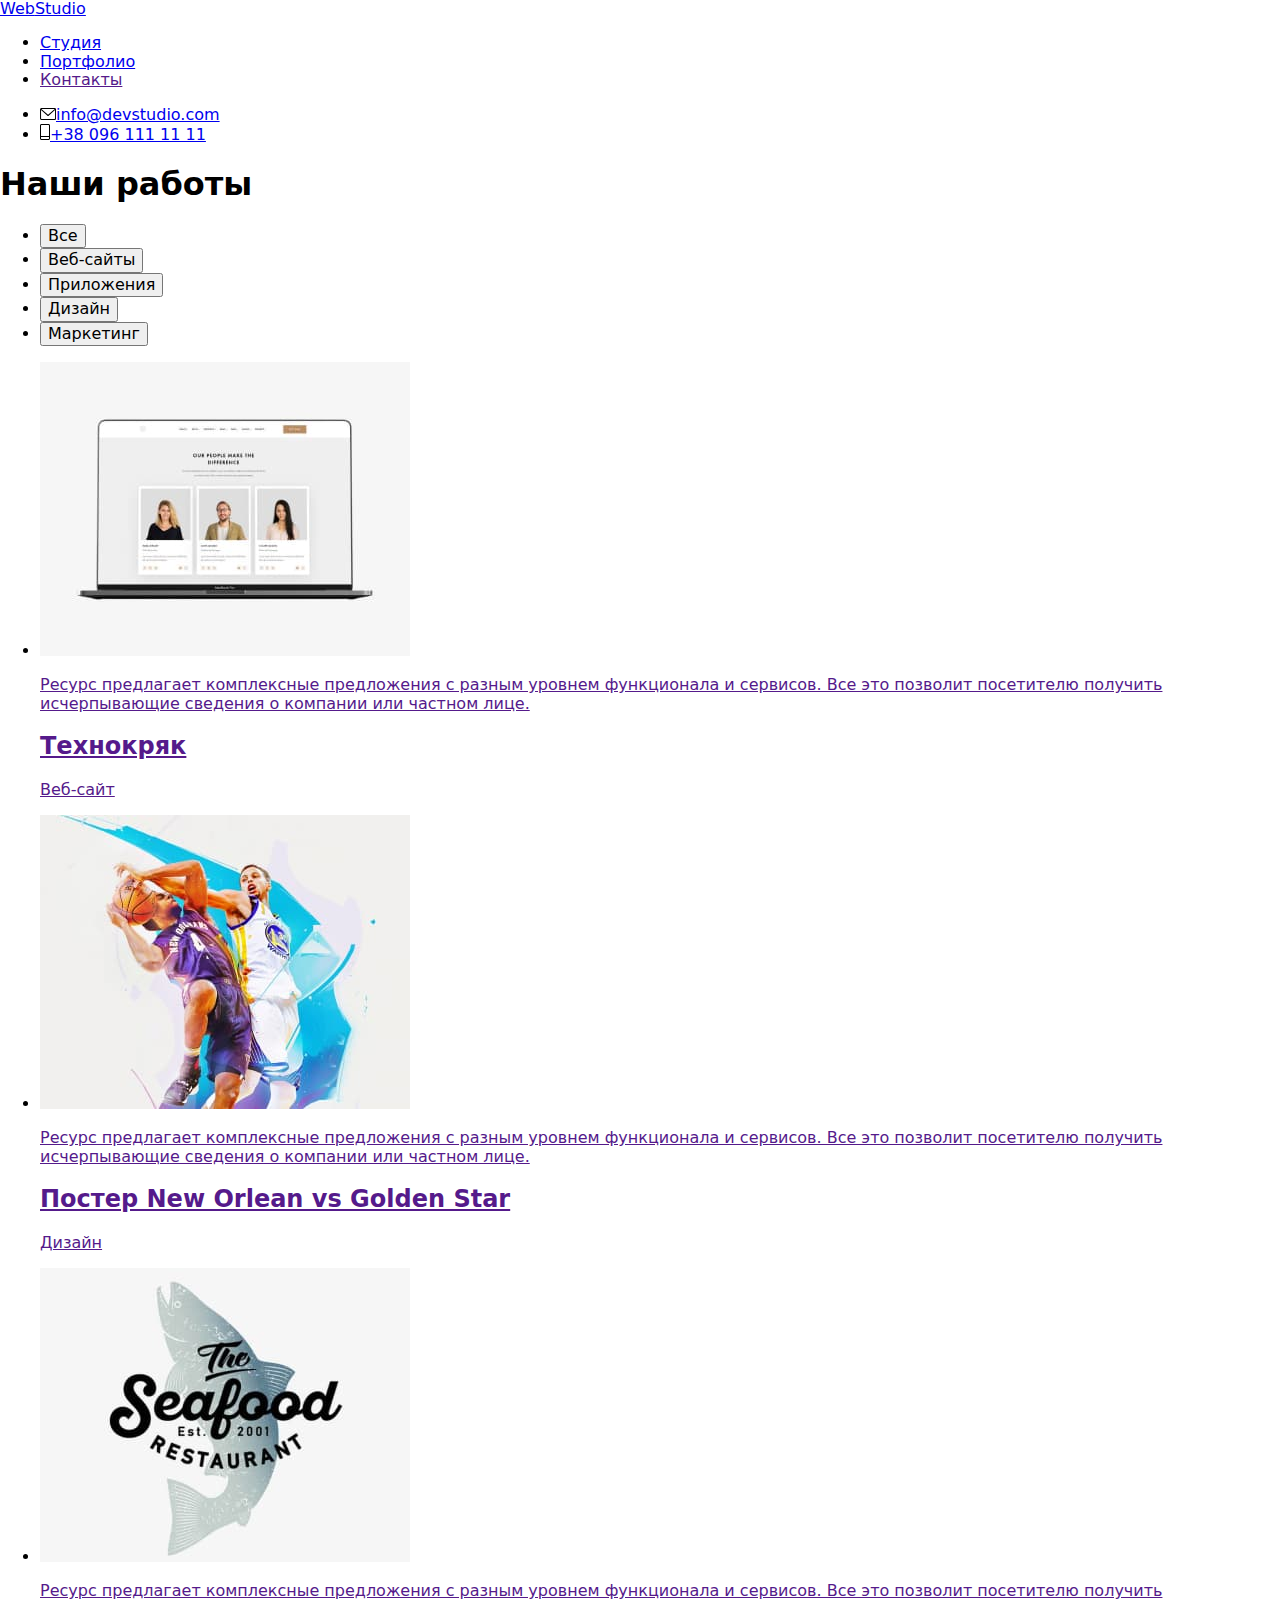
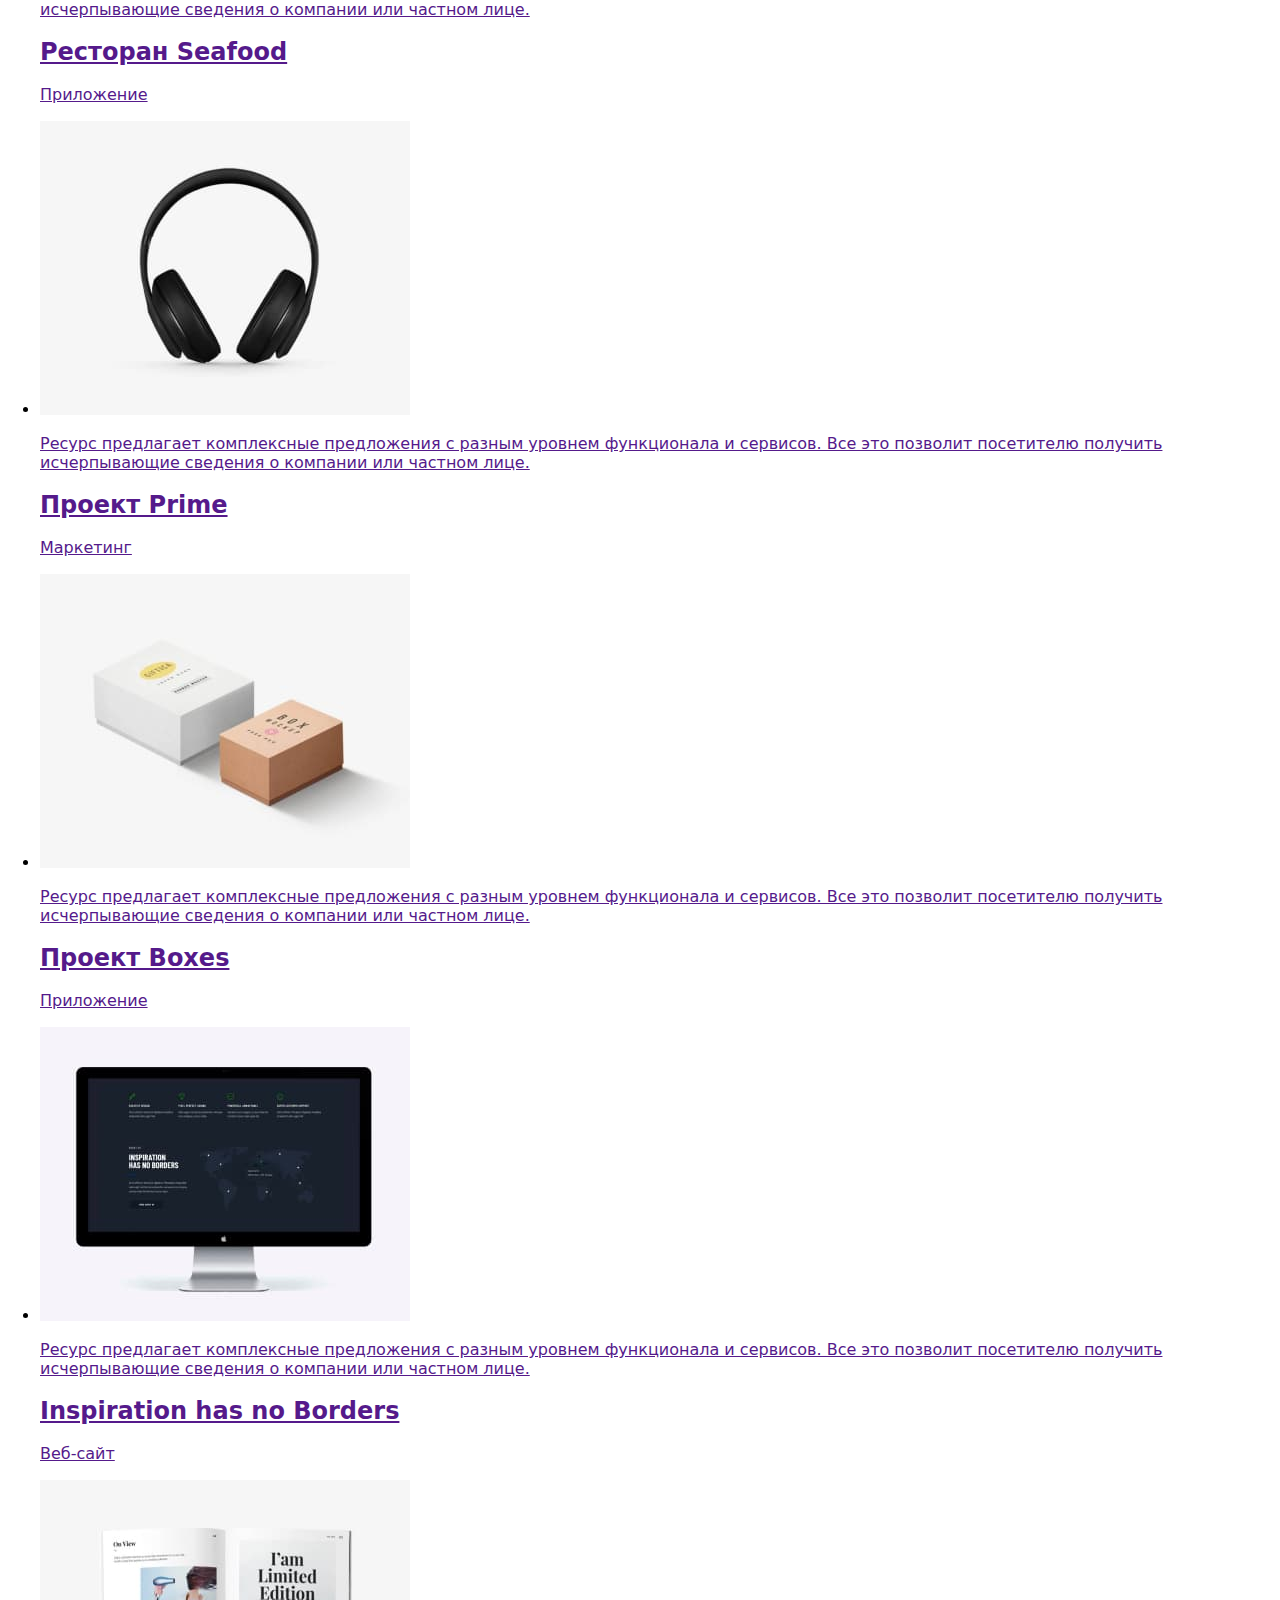
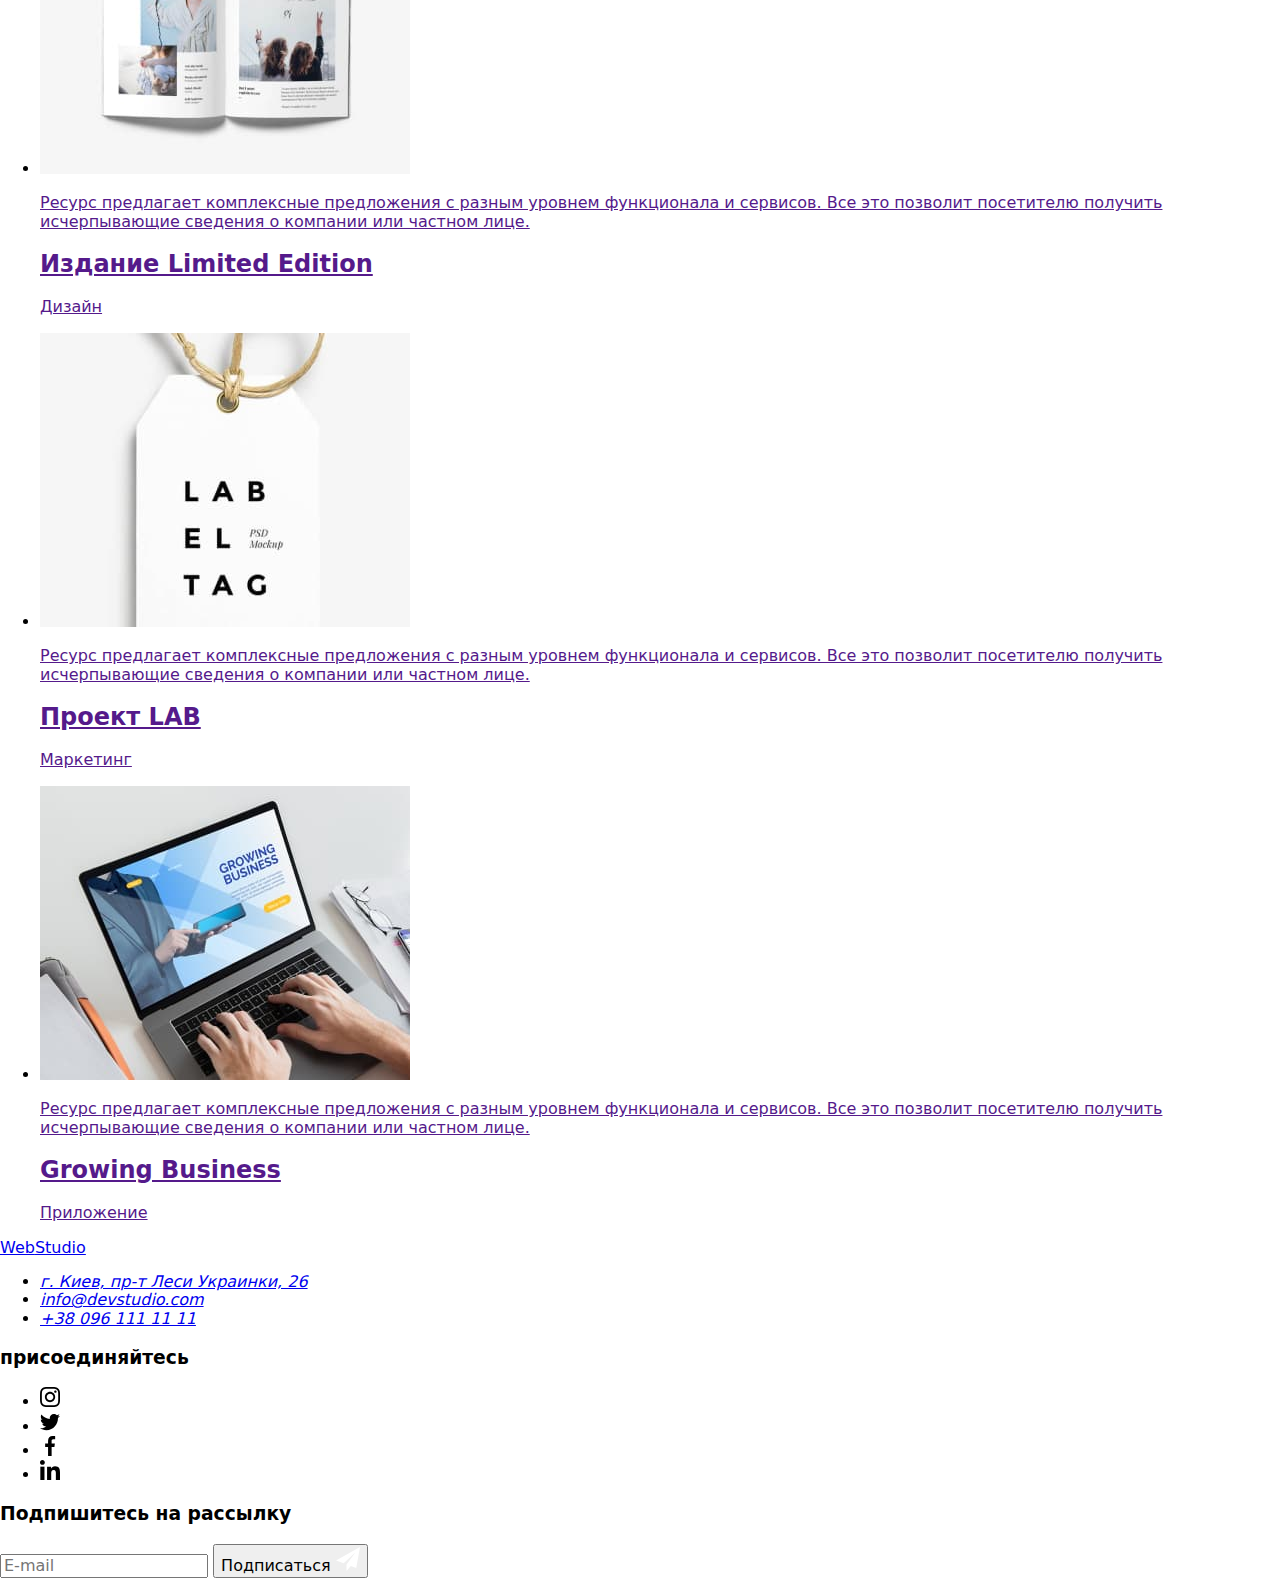
==== commit b176f75a: "Меняет ссылку на стили css, исправляет HTML" ====
--- a/portfolio.html
+++ b/portfolio.html
@@ -15,7 +15,7 @@
       rel="stylesheet"
       href="https://cdnjs.cloudflare.com/ajax/libs/modern-normalize/1.1.0/modern-normalize.min.css"
     />
-    <link rel="stylesheet" href="./css/styles.css" />
+    <link rel="stylesheet" href="./css/main.min.css" />
   </head>
   <body>
     <!--Шапка-->
@@ -76,7 +76,7 @@
             </li>
           </ul>
 
-          <ul class="card__flex">
+          <ul class="card">
             <li class="card__element">
               <a href="">
                 <div class="overlay">
